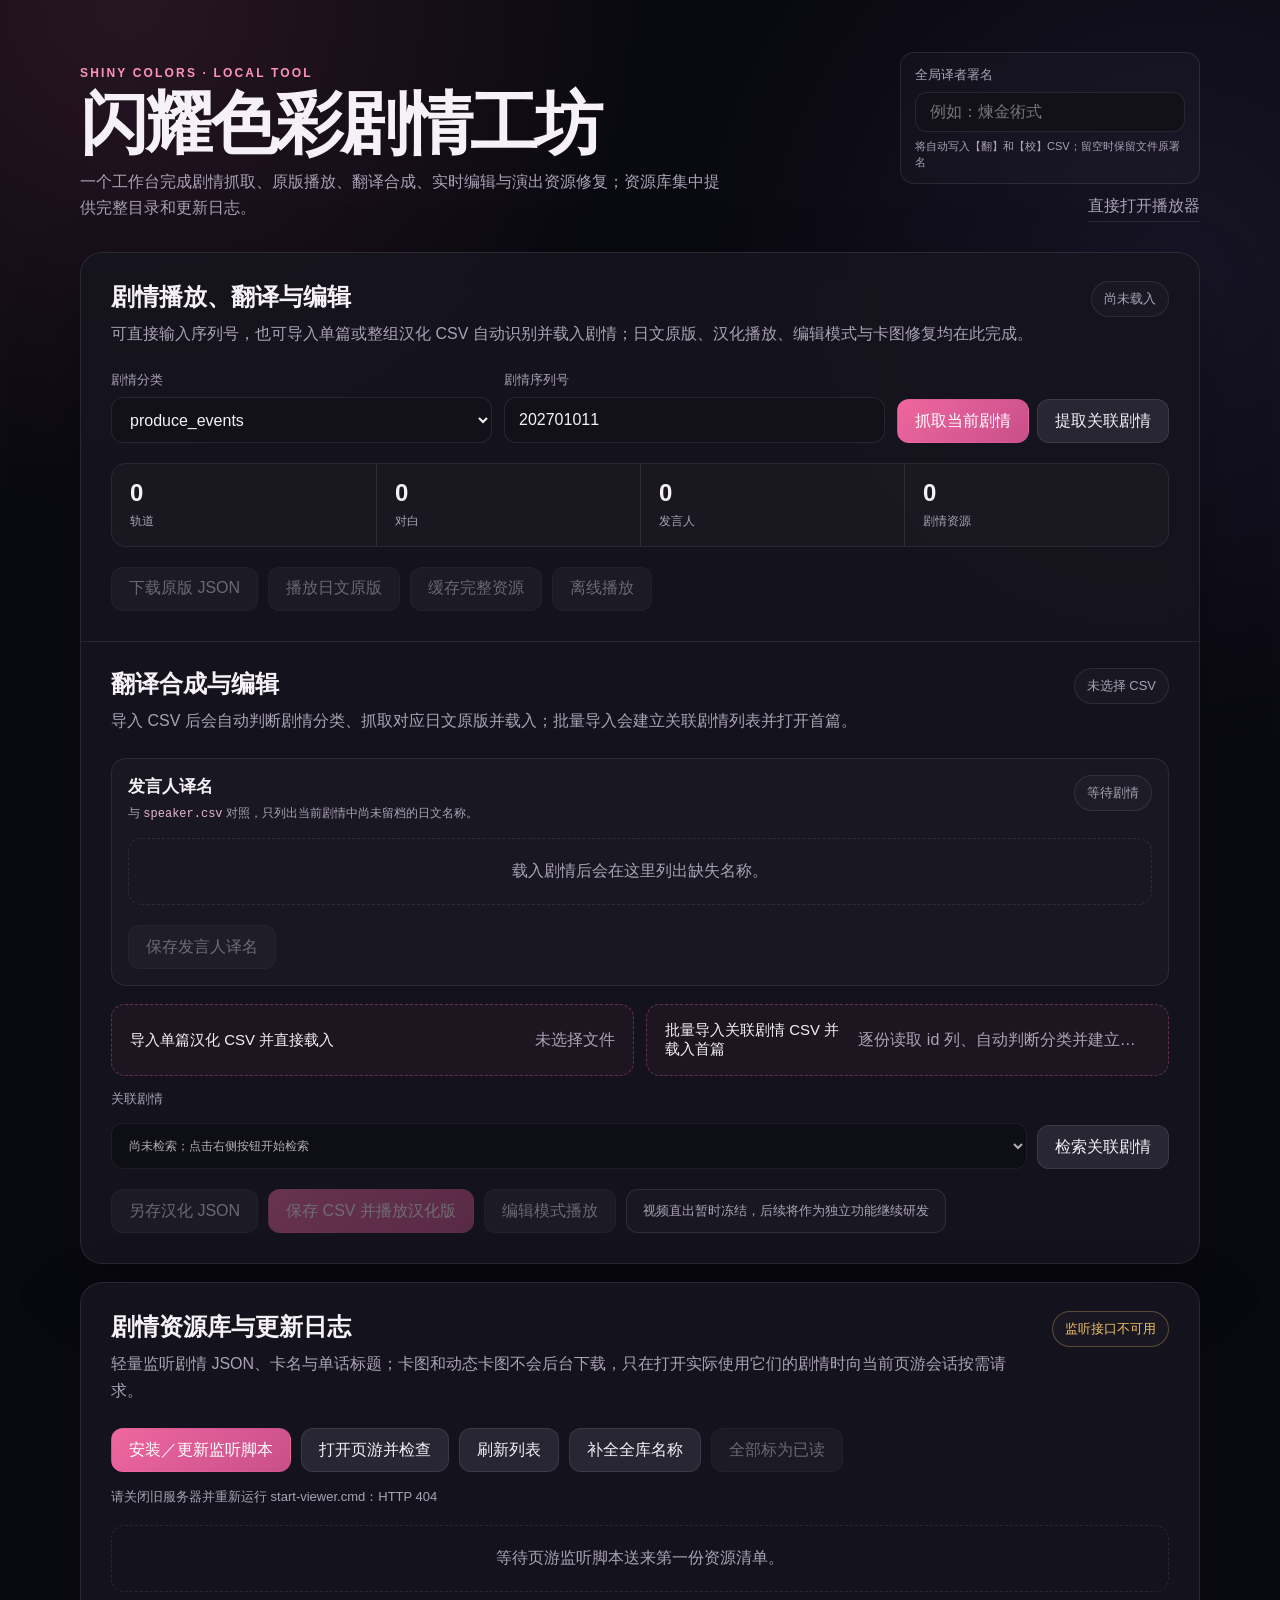
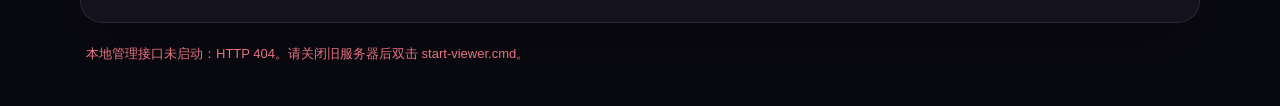
==== app.html @ be144b8f "Update CSV compatibility, metadata, and log portraits" ====
<!doctype html>
<html lang="zh-CN">
<head>
    <meta charset="utf-8">
    <meta name="viewport" content="width=device-width, initial-scale=1">
    <title>Shiny Scenario Workshop</title>
    <link rel="stylesheet" href="./app.css">
    <link rel="stylesheet" href="./app-related.css">
</head>
<body>
    <main class="shell">
        <header class="hero">
            <div>
                <p class="eyebrow">SHINY COLORS · LOCAL TOOL</p>
                <h1>闪耀色彩剧情工坊</h1>
                <p class="lede">一个工作台完成剧情抓取、原版播放、翻译合成、实时编辑与演出资源修复；资源库集中提供完整目录和更新日志。</p>
            </div>
            <div class="hero-tools">
                <label class="translator-setting" for="translator-name">
                    <span>全局译者署名</span>
                    <input id="translator-name" type="text" maxlength="80" autocomplete="off" placeholder="例如：煉金術式">
                    <small id="translator-note">将自动写入【翻】和【校】CSV</small>
                </label>
                <a class="quiet-link" href="./">直接打开播放器</a>
            </div>
        </header>

        <section class="panel fetch-panel" aria-labelledby="fetch-title">
            <div class="panel-body">
                <div class="section-heading">
                    <div>
                        <h2 id="fetch-title">剧情播放、翻译与编辑</h2>
                        <p>可直接输入序列号，也可导入单篇或整组汉化 CSV 自动识别并载入剧情；日文原版、汉化播放、编辑模式与卡图修复均在此完成。</p>
                    </div>
                    <span id="source-badge" class="badge">尚未载入</span>
                </div>

                <div class="fetch-grid">
                    <label>
                        <span>剧情分类</span>
                        <select id="event-type">
                            <option value="produce_events">produce_events</option>
                            <option value="special_communications">special_communications</option>
                            <option value="game_event_communications">game_event_communications</option>
                            <option value="mypage_communications">mypage_communications</option>
                            <option value="produce_communications">produce_communications</option>
                            <option value="produce_communication_auditions">produce_communication_auditions</option>
                            <option value="produce_communication_cheers">produce_communication_cheers</option>
                            <option value="produce_communication_judges">produce_communication_judges</option>
                            <option value="produce_communication_promise_results">produce_communication_promise_results</option>
                            <option value="produce_communication_televisions">produce_communication_televisions</option>
                            <option value="produce_communications_promises">produce_communications_promises</option>
                            <option value="business_unit_communication">business_unit_communication</option>
                            <option value="support_skills">support_skills</option>
                        </select>
                    </label>
                    <label>
                        <span>剧情序列号</span>
                        <input id="event-id" inputmode="numeric" value="202701011" autocomplete="off" spellcheck="false">
                    </label>
                    <div class="fetch-buttons">
                        <button id="fetch-scenario" class="primary">抓取当前剧情</button>
                        <button id="fetch-related">提取关联剧情</button>
                    </div>
                </div>
                <div id="scenario-summary" class="summary-grid" hidden>
                    <div><strong id="track-count">0</strong><span>轨道</span></div>
                    <div><strong id="dialogue-count">0</strong><span>对白</span></div>
                    <div><strong id="speaker-count">0</strong><span>发言人</span></div>
                    <div><strong id="story-resource-count">0</strong><span>剧情资源</span></div>
                </div>

                <div class="action-row">
                    <button id="download-japanese" disabled>下载原版 JSON</button>
                    <button id="play-japanese" disabled>播放日文原版</button>
                    <button id="cache-resources" disabled>缓存完整资源</button>
                    <button id="play-local" disabled>离线播放</button>
                </div>
                <div id="cache-progress" class="progress-block" hidden>
                    <div class="progress-track"><span id="cache-progress-bar"></span></div>
                    <p id="cache-progress-text">等待开始</p>
                </div>
                <div id="support-still-panel" class="support-still-panel" hidden>
                    <div class="support-still-heading">
                        <div>
                            <strong>Support 卡静态演出图</strong>
                            <p>自动优先检查本地文件，再尝试从资源站补取；远端尚未更新时可用页游截图代替。</p>
                        </div>
                        <span id="support-still-badge" class="badge">等待检查</span>
                    </div>
                    <div id="support-still-list" class="support-still-list"></div>
                    <p class="support-still-note">本地截图会居中缩放为 1136×640 JPEG，并按演出引用的卡图 ID 留档。Produce 卡动态卡图不会被替换。</p>
                </div>
                <div id="card-movie-panel" class="support-still-panel" hidden>
                    <div class="support-still-heading">
                        <div>
                            <strong>Produce 卡动态演出视频</strong>
                            <p>在线播放失败时，可将同一卡图 ID 的 MP4 绑定到本地；其余剧情资源仍可继续在线读取。</p>
                        </div>
                        <span id="card-movie-badge" class="badge">等待检查</span>
                    </div>
                    <div id="card-movie-list" class="support-still-list"></div>
                    <p class="support-still-note">目标文件为 <code>assets/movies/idols/card/&lt;卡图ID&gt;.mp4</code>，单个文件上限 120 MB。若轨道另有同 ID 音效，仍会按剧情中的 SE 路径单独读取。</p>
                </div>
                <div id="related-results" class="related-results" hidden>
                    <div class="related-heading">
                        <strong>关联剧情提取结果</strong>
                        <span id="related-badge" class="badge">尚未检索</span>
                    </div>
                    <div id="related-list" class="related-list"></div>
                </div>
                <div class="workbench-divider"></div>
                <div class="section-heading subsection-main-heading">
                    <div>
                        <h3 id="translation-title">翻译合成与编辑</h3>
                        <p>导入 CSV 后会自动判断剧情分类、抓取对应日文原版并载入；批量导入会建立关联剧情列表并打开首篇。</p>
                    </div>
                    <span id="translation-badge" class="badge">未选择 CSV</span>
                </div>

                <section class="workflow-subsection" aria-labelledby="speaker-title">
                    <div class="subsection-heading">
                        <div>
                            <h3 id="speaker-title">发言人译名</h3>
                            <p>与 <code>speaker.csv</code> 对照，只列出当前剧情中尚未留档的日文名称。</p>
                        </div>
                        <span id="speaker-badge" class="badge">等待剧情</span>
                    </div>
                    <div id="speaker-empty" class="empty-state">载入剧情后会在这里列出缺失名称。</div>
                    <div id="speaker-editor" class="speaker-editor" hidden></div>
                    <div class="action-row">
                        <button id="save-speakers" disabled>保存发言人译名</button>
                        <span id="speaker-archive-path" class="path-note"></span>
                    </div>
                </section>

                <div class="translation-import-grid">
                    <label class="file-drop" for="translation-csv">
                        <input id="translation-csv" type="file" accept=".csv,text/csv">
                        <span class="file-title">导入单篇汉化 CSV 并直接载入</span>
                        <span id="file-name" class="file-name">未选择文件</span>
                    </label>
                    <label class="file-drop" for="translation-batch">
                        <input id="translation-batch" type="file" accept=".csv,text/csv" multiple>
                        <span class="file-title">批量导入关联剧情 CSV 并载入首篇</span>
                        <span class="file-name">逐份读取 id 列、自动判断分类并建立可切换的关联列表</span>
                    </label>
                </div>

                <div id="translation-batch-report" class="report" hidden></div>
                <div id="translation-report" class="report" hidden></div>
                <div class="translation-related-switch">
                    <label for="translation-related-select">
                        <span>关联剧情</span>
                        <select id="translation-related-select" disabled>
                            <option value="">尚未检索关联剧情</option>
                        </select>
                    </label>
                    <button id="translation-related" type="button">切换关联剧情</button>
                </div>
                <div class="action-row">
                    <button id="build-translation" disabled>另存汉化 JSON</button>
                    <button id="play-chinese" class="primary" disabled>保存 CSV 并播放汉化版</button>
                    <button id="play-edit" disabled>编辑模式播放</button>
                    <button id="export-video" class="primary" disabled hidden>OBS 直出 1080p60</button>
                    <button id="export-video-browser" disabled hidden>兼容直出（浏览器）</button>
                    <span class="video-export-frozen-note">视频直出暂时冻结，后续将作为独立功能继续研发</span>
                </div>
                <div class="obs-export-settings" hidden>
                    <div class="obs-export-heading">
                        <div>
                            <strong>OBS 本地直出</strong>
                            <p>密码只用于本次运行中的本机连接，不会写入工程或导出包。</p>
                        </div>
                        <span id="obs-export-status" class="badge">尚未检测</span>
                    </div>
                    <div class="obs-export-grid">
                        <label>
                            <span>WebSocket 端口</span>
                            <input id="obs-port" type="number" min="1" max="65535" value="4455" inputmode="numeric">
                        </label>
                        <label>
                            <span>WebSocket 密码</span>
                            <input id="obs-password" type="password" autocomplete="off" placeholder="工具 → WebSocket 服务器设置">
                        </label>
                        <button id="obs-test" type="button">检测 OBS</button>
                    </div>
                    <p id="obs-export-note" class="obs-export-note">请先在 OBS 中禁用“桌面音频”和全部“麦克风/Aux”；OBS 只录画面，剧情混音由播放器独立采集后合并，不受桌面声音和蓝牙设备影响。</p>
                </div>
                <div id="video-export-report" class="progress-block video-export-report" hidden>
                    <div class="progress-track"><span id="video-export-progress-bar"></span></div>
                    <p id="video-export-progress-text">等待开始</p>
                    <div class="video-export-actions">
                        <button id="video-export-unlock" hidden>允许声音并开始</button>
                        <button id="video-export-cancel" hidden>取消直出</button>
                        <a id="video-export-download" class="button-link" hidden>打开／保存 MP4</a>
                    </div>
                </div>
            </div>
        </section>

        <!-- LOCAL_MONITOR_BEGIN -->
        <section id="game-update-monitor" class="panel" aria-labelledby="game-update-title">
            <div class="panel-body">
                <div class="section-heading">
                    <div>
                        <h2 id="game-update-title">剧情资源库与更新日志</h2>
                        <p>轻量监听剧情 JSON、卡名与单话标题；卡图和动态卡图不会后台下载，只在打开实际使用它们的剧情时向当前页游会话按需请求。</p>
                    </div>
                    <span id="game-update-badge" class="badge">尚未建立基线</span>
                </div>
                <div class="monitor-actions">
                    <a class="button-link primary" href="./scripts/ShinyScenarioUpdateMonitor.user.js">安装／更新监听脚本</a>
                    <a class="button-link" href="https://shinycolors.enza.fun/" target="_blank" rel="noreferrer">打开页游并检查</a>
                    <button id="game-update-refresh">刷新列表</button>
                    <button id="game-update-rebuild-labels">补全全库名称</button>
                    <button id="game-update-acknowledge" disabled>全部标为已读</button>
                </div>
                <p id="game-update-note" class="monitor-note">安装脚本后打开一次页游，首次扫描只建立基线，不会把已有剧情全部报成更新。</p>
                <div id="game-update-list" class="monitor-list">
                    <div class="empty-state">等待页游监听脚本送来第一份资源清单。</div>
                </div>
            </div>
        </section>
        <!-- LOCAL_MONITOR_END -->

        <footer>
            <span id="global-status" role="status" aria-live="polite">本地应用已就绪。</span>
        </footer>
    </main>

    <iframe id="video-export-frame" class="video-export-frame" title="后台视频渲染器" allow="autoplay" aria-hidden="true"></iframe>

    <script src="./scripts/Constants.js"></script>
    <script src="./scripts/SupportStillFallback.js"></script>
    <script src="./scripts/CsvTranslation.js"></script>
    <script src="./scripts/ScenarioStoryMetadata.js"></script>
    <script src="./scripts/RelatedScenarioSearch.js"></script>
    <script src="./app.js"></script>
    <script src="./scripts/AppRelatedScenario.js"></script>
    <!-- LOCAL_MONITOR_BEGIN -->
    <script src="./scripts/GameUpdateMonitorCore.js"></script>
    <script src="./scripts/GameUpdateMonitorApp.js"></script>
    <!-- LOCAL_MONITOR_END -->
</body>
</html>
---- app.css ----
@font-face {
  font-family: "AlimamaShuHeiTi";
  src: url("./fonts/AlimamaShuHeiTi.ttf") format("truetype");
}

:root {
  color-scheme: dark;
  --bg: #090910;
  --surface: rgba(22, 21, 31, .92);
  --surface-2: #1d1b28;
  --line: rgba(255, 255, 255, .09);
  --text: #f5f1f7;
  --muted: #aaa2b5;
  --pink: #ef679f;
  --pink-2: #ff92bd;
  --gold: #dbb872;
  --good: #78d6a1;
  --warn: #f0bf67;
  --bad: #ff7f8f;
}

* { box-sizing: border-box; }

body {
  margin: 0;
  min-height: 100vh;
  background:
    radial-gradient(circle at 10% 0%, rgba(239,103,159,.13), transparent 32rem),
    radial-gradient(circle at 92% 16%, rgba(138,108,211,.11), transparent 30rem),
    var(--bg);
  color: var(--text);
  font-family: "AlimamaShuHeiTi", "Microsoft YaHei UI", sans-serif;
}

button, input, select { font: inherit; }

.shell {
  width: min(1120px, calc(100% - 40px));
  margin: 0 auto;
  padding: 52px 0 44px;
}

.hero {
  display: flex;
  align-items: flex-end;
  justify-content: space-between;
  gap: 32px;
  margin-bottom: 30px;
}

.hero-tools {
  flex: 0 0 min(300px, 35vw);
  display: grid;
  justify-items: stretch;
  gap: 12px;
}
.translator-setting {
  display: block;
  padding: 13px 14px 12px;
  border: 1px solid var(--line);
  border-radius: 14px;
  background: rgba(255,255,255,.025);
}
.translator-setting input { min-height: 40px; }
.translator-setting small {
  display: block;
  margin-top: 7px;
  color: var(--muted);
  font-size: 11px;
  line-height: 1.45;
}
.hero-tools .quiet-link { justify-self: end; }

.eyebrow {
  margin: 0 0 10px;
  color: var(--pink-2);
  font: 700 12px/1.2 "Segoe UI", sans-serif;
  letter-spacing: .18em;
}

h1, h2, p { margin-top: 0; }
h1 { margin-bottom: 12px; font-size: clamp(38px, 6vw, 68px); line-height: .98; letter-spacing: -.045em; }
h2 { margin-bottom: 8px; font-size: 24px; }
.lede, .section-heading p { margin-bottom: 0; color: var(--muted); line-height: 1.65; }
.lede { max-width: 650px; font-size: 16px; }

.quiet-link {
  flex: 0 0 auto;
  color: var(--muted);
  text-decoration: none;
  border-bottom: 1px solid var(--line);
  padding-bottom: 4px;
}
.quiet-link:hover { color: var(--text); }

.panel {
  position: relative;
  display: grid;
  grid-template-columns: 1fr;
  margin-top: 18px;
  overflow: hidden;
  border: 1px solid var(--line);
  border-radius: 22px;
  background: var(--surface);
  box-shadow: 0 24px 70px rgba(0,0,0,.22);
  backdrop-filter: blur(18px);
}

.step-number {
  display: none;
  place-items: start center;
  padding-top: 30px;
  border-right: 1px solid var(--line);
  color: var(--pink-2);
  font: 700 13px/1 "Segoe UI", sans-serif;
  letter-spacing: .1em;
}

.panel-body { padding: 28px 30px 30px; min-width: 0; }
.section-heading { display: flex; justify-content: space-between; gap: 24px; align-items: flex-start; margin-bottom: 24px; }
.subsection-main-heading { margin-top: 0; }
.subsection-main-heading h3 { margin: 0 0 8px; font-size: 24px; }
.subsection-main-heading p { margin-bottom: 0; color: var(--muted); line-height: 1.65; }
.workbench-divider {
  height: 1px;
  margin: 30px -30px 26px;
  background: var(--line);
}

.badge {
  flex: 0 0 auto;
  border: 1px solid var(--line);
  border-radius: 999px;
  padding: 8px 12px;
  color: var(--muted);
  background: rgba(255,255,255,.025);
  font-size: 13px;
}
.badge.good { color: var(--good); border-color: rgba(120,214,161,.3); }
.badge.warn { color: var(--warn); border-color: rgba(240,191,103,.3); }

.fetch-grid {
  display: grid;
  grid-template-columns: minmax(230px, 1fr) minmax(220px, 1fr) auto;
  gap: 12px;
  align-items: end;
}

label > span:first-child { display: block; margin-bottom: 8px; color: var(--muted); font-size: 13px; }
input, select {
  width: 100%;
  min-height: 46px;
  border: 1px solid var(--line);
  border-radius: 12px;
  background: #12111a;
  color: var(--text);
  padding: 0 14px;
  outline: none;
}
input:focus, select:focus { border-color: rgba(239,103,159,.6); box-shadow: 0 0 0 3px rgba(239,103,159,.11); }

button {
  min-height: 44px;
  border: 1px solid var(--line);
  border-radius: 12px;
  background: #292634;
  color: var(--text);
  padding: 0 17px;
  cursor: pointer;
  transition: transform .15s ease, background .15s ease, border-color .15s ease;
}
button:hover:not(:disabled) { transform: translateY(-1px); background: #343040; border-color: rgba(255,255,255,.16); }
button:disabled { opacity: .38; cursor: not-allowed; }
button.primary { border-color: transparent; background: linear-gradient(135deg, var(--pink), #c84f8a); color: white; }
button.primary:hover:not(:disabled) { background: linear-gradient(135deg, #ff78af, #dc5b99); }

.summary-grid {
  display: grid;
  grid-template-columns: repeat(4, 1fr);
  margin-top: 20px;
  border: 1px solid var(--line);
  border-radius: 14px;
  overflow: hidden;
}
.summary-grid div { padding: 16px 18px; background: rgba(255,255,255,.018); }
.summary-grid div + div { border-left: 1px solid var(--line); }
.summary-grid strong { display: block; font: 700 24px/1.1 "Segoe UI", sans-serif; }
.summary-grid span { display: block; margin-top: 6px; color: var(--muted); font-size: 12px; }

.action-row { display: flex; align-items: center; flex-wrap: wrap; gap: 10px; margin-top: 20px; }
.path-note { color: var(--muted); font: 12px/1.5 Consolas, monospace; overflow-wrap: anywhere; }

.progress-block { margin-top: 18px; }
.progress-track { height: 6px; overflow: hidden; border-radius: 99px; background: #100f16; }
.progress-track span { display: block; width: 0; height: 100%; background: linear-gradient(90deg, var(--pink), var(--gold)); transition: width .2s ease; }
.progress-block p { margin: 9px 0 0; color: var(--muted); font-size: 13px; }
.video-export-report {
  border: 1px solid rgba(239,103,159,.2);
  border-radius: 13px;
  padding: 15px 16px;
  background: rgba(239,103,159,.035);
}
.video-export-report .progress-track span.indeterminate {
  width: 32% !important;
  animation: video-export-indeterminate 1.35s ease-in-out infinite alternate;
}
.video-export-actions { display: flex; flex-wrap: wrap; gap: 9px; margin-top: 12px; }
.obs-export-settings {
  margin-top: 16px;
  border: 1px solid rgba(120,214,161,.2);
  border-radius: 14px;
  padding: 15px 16px;
  background: rgba(120,214,161,.035);
}
.obs-export-heading { display: flex; align-items: flex-start; justify-content: space-between; gap: 18px; }
.obs-export-heading strong { font-size: 15px; }
.obs-export-heading p, .obs-export-note { margin: 5px 0 0; color: var(--muted); font-size: 12px; line-height: 1.6; }
.obs-export-grid {
  display: grid;
  grid-template-columns: minmax(130px,.35fr) minmax(260px,1fr) auto;
  gap: 10px;
  align-items: end;
  margin-top: 14px;
}
.video-export-frame {
  position: fixed;
  z-index: 0;
  left: 0;
  top: 0;
  width: 1920px;
  height: 1080px;
  border: 0;
  opacity: .001;
  pointer-events: none;
  transform: scale(.001);
  transform-origin: 0 0;
}
@keyframes video-export-indeterminate {
  from { transform: translateX(-10%); }
  to { transform: translateX(220%); }
}

.support-still-panel {
  margin-top: 18px;
  border: 1px solid rgba(240,191,103,.22);
  border-radius: 14px;
  padding: 16px;
  background: rgba(240,191,103,.035);
}
.support-still-heading { display: flex; align-items: flex-start; justify-content: space-between; gap: 18px; }
.support-still-heading strong { font-size: 15px; }
.support-still-heading p, .support-still-note { margin: 6px 0 0; color: var(--muted); font-size: 12px; line-height: 1.6; }
.support-still-list { display: grid; gap: 10px; margin-top: 14px; }
.support-still-row {
  display: grid;
  grid-template-columns: 148px minmax(0, 1fr) auto;
  align-items: center;
  gap: 14px;
  min-height: 72px;
  border-radius: 12px;
  padding: 10px 12px;
  background: rgba(255,255,255,.026);
}
.support-still-preview {
  width: 136px;
  height: 77px;
  object-fit: cover;
  border-radius: 8px;
  background: #08080d;
  border: 1px solid var(--line);
}
.support-still-preview.empty { display: grid; place-items: center; color: var(--muted); font-size: 11px; }
.support-still-preview.movie { display: grid; place-items: center; color: var(--pink-2); font: 700 13px/1 "Segoe UI", sans-serif; letter-spacing: .08em; }
.support-still-source { display: inline-block; margin-top: 7px; color: var(--pink-2); font-size: 12px; text-decoration: none; }
.support-still-source:hover { text-decoration: underline; }
.support-still-info { min-width: 0; }
.support-still-id { display: block; font: 700 15px/1.3 Consolas, monospace; color: var(--text); }
.support-still-path { display: block; margin-top: 5px; color: var(--muted); font: 11px/1.45 Consolas, monospace; overflow-wrap: anywhere; }
.support-still-status { display: block; margin-top: 5px; color: var(--warn); font-size: 12px; }
.support-still-status.good { color: var(--good); }
.support-still-status.bad { color: var(--bad); }
.support-still-upload { position: relative; overflow: hidden; flex: 0 0 auto; }
.support-still-upload input { position: absolute; width: 1px; height: 1px; opacity: 0; pointer-events: none; }
.support-still-upload span {
  display: inline-grid;
  place-items: center;
  min-height: 40px;
  border: 1px solid var(--line);
  border-radius: 10px;
  padding: 0 14px;
  background: #292634;
  color: var(--text);
  cursor: pointer;
}
.support-still-upload:hover span { background: #343040; }

.empty-state {
  padding: 22px;
  border: 1px dashed var(--line);
  border-radius: 14px;
  color: var(--muted);
  text-align: center;
}

.speaker-editor { display: grid; gap: 10px; }
.speaker-row { display: grid; grid-template-columns: minmax(180px, .75fr) 28px minmax(220px, 1.25fr); gap: 12px; align-items: center; }
.speaker-jp { padding: 0 12px; color: var(--text); }
.arrow { color: var(--pink-2); text-align: center; }
.workflow-subsection {
  margin-bottom: 18px;
  border: 1px solid rgba(255,255,255,.085);
  border-radius: 15px;
  padding: 16px;
  background: rgba(255,255,255,.022);
}
.subsection-heading { display: flex; align-items: flex-start; justify-content: space-between; gap: 18px; margin-bottom: 14px; }
.subsection-heading h3 { margin: 0 0 6px; font-size: 17px; }
.subsection-heading p { margin: 0; color: var(--muted); font-size: 12px; line-height: 1.6; }

.file-drop {
  display: flex;
  align-items: center;
  justify-content: space-between;
  gap: 18px;
  min-height: 72px;
  border: 1px dashed rgba(239,103,159,.35);
  border-radius: 14px;
  padding: 16px 18px;
  background: rgba(239,103,159,.04);
  cursor: pointer;
}
.translation-import-grid { display: grid; grid-template-columns: 1fr 1fr; gap: 12px; }
.translation-related-switch {
  display: grid;
  grid-template-columns: minmax(260px, 1fr) auto;
  gap: 10px;
  align-items: end;
  margin-top: 14px;
}
.translation-related-switch label { display: grid; gap: 7px; color: var(--muted); font-size: 12px; }
.translation-related-switch select {
  min-height: 46px;
  border: 1px solid var(--line);
  border-radius: 11px;
  padding: 0 13px;
  color: var(--text);
  background: rgba(8,7,14,.58);
}
.file-drop input { position: absolute; width: 1px; height: 1px; opacity: 0; pointer-events: none; }
.file-title { color: var(--text) !important; margin: 0 !important; font-size: 15px !important; }
.file-name { color: var(--muted); overflow: hidden; text-overflow: ellipsis; white-space: nowrap; }
.scenario-id-import { min-height: 62px; margin-top: 12px; }
.scenario-id-import .file-name { text-align: right; }

.report { margin-top: 16px; border-radius: 12px; padding: 14px 16px; background: var(--surface-2); color: var(--muted); line-height: 1.65; }
.report strong { color: var(--text); }
.report .bad { color: var(--bad); }
.video-export-frozen-note {
  display: inline-flex;
  align-items: center;
  min-height: 44px;
  border: 1px solid rgba(255,255,255,.1);
  border-radius: 12px;
  padding: 0 16px;
  color: var(--muted);
  background: rgba(255,255,255,.025);
  font-size: 13px;
}

/* LOCAL_MONITOR_BEGIN */
.monitor-actions { display: flex; flex-wrap: wrap; gap: 10px; }
.button-link {
  display: inline-grid;
  place-items: center;
  min-height: 44px;
  border: 1px solid var(--line);
  border-radius: 12px;
  background: #292634;
  color: var(--text);
  padding: 0 17px;
  text-decoration: none;
  transition: transform .15s ease, background .15s ease, border-color .15s ease;
}
.button-link:hover { transform: translateY(-1px); background: #343040; border-color: rgba(255,255,255,.16); }
.button-link.primary { border-color: transparent; background: linear-gradient(135deg, var(--pink), #c84f8a); color: white; }
.monitor-note { margin: 14px 0 0; color: var(--muted); font-size: 13px; line-height: 1.65; }
.monitor-list { display: grid; gap: 9px; margin-top: 18px; }
.monitor-tree-node {
  overflow: hidden;
  border: 1px solid var(--line);
  border-radius: 13px;
  background: rgba(255,255,255,.018);
}
.monitor-tree-node.unread { border-color: rgba(239,103,159,.34); background: rgba(239,103,159,.04); }
.monitor-tree-summary {
  display: grid;
  grid-template-columns: minmax(0, 1fr) auto auto;
  gap: 13px;
  align-items: center;
  min-height: 70px;
  padding: 12px 13px;
  cursor: pointer;
  list-style: none;
}
.monitor-tree-summary::-webkit-details-marker { display: none; }
.monitor-tree-summary::after {
  content: '展开';
  margin-left: 5px;
  color: var(--muted);
  font-size: 11px;
}
.monitor-tree-node[open] > .monitor-tree-summary::after { content: '收起'; }
.monitor-tree-node.unread > .monitor-tree-summary .monitor-dot { background: var(--pink-2); box-shadow: 0 0 0 4px rgba(239,103,159,.12); }
.monitor-tree-node[data-depth="0"] { border-radius: 16px; background: rgba(255,255,255,.025); }
.monitor-tree-node[data-depth="0"] > .monitor-tree-summary { min-height: 78px; padding: 15px 16px; }
.monitor-tree-node[data-depth="0"] > .monitor-tree-summary .monitor-copy strong { font-size: 17px; }
.monitor-tree-node[data-depth="1"] > .monitor-tree-summary { min-height: 66px; }
.monitor-tree-node[data-depth="2"] > .monitor-tree-summary,
.monitor-tree-node[data-depth="3"] > .monitor-tree-summary { min-height: 60px; }
.monitor-tree-node[data-depth="3"] { background: rgba(6,5,12,.2); }
.monitor-group-count {
  min-width: 88px;
  border: 1px solid var(--line);
  border-radius: 999px;
  padding: 6px 10px;
  color: var(--muted);
  font-size: 11px;
  text-align: center;
}
.monitor-tree-meta {
  display: flex;
  align-items: center;
  justify-content: flex-end;
  gap: 8px;
}
.monitor-tree-node.unread > .monitor-tree-summary .monitor-group-count { border-color: rgba(239,103,159,.3); color: var(--pink-2); }
.monitor-group-code { color: #e7b7cc; }
.monitor-tree-children {
  display: grid;
  gap: 8px;
  border-top: 1px solid var(--line);
  border-left: 2px solid rgba(239,103,159,.13);
  padding: 9px 9px 9px 16px;
}
.monitor-group-actions {
  display: flex;
  align-items: center;
  justify-content: space-between;
  gap: 12px;
  padding: 10px 12px;
  border: 1px dashed rgba(239,103,159,.28);
  border-radius: 10px;
  color: var(--muted);
  font-size: 11px;
  line-height: 1.5;
}
.monitor-group-export { flex: 0 0 auto; min-height: 38px; }
.monitor-tree-root > .monitor-tree-children { padding-left: 13px; }
.monitor-lazy-note { padding: 15px; color: var(--muted); font-size: 12px; text-align: center; }
.monitor-collapse-float {
  position: fixed;
  right: clamp(18px, 3.5vw, 54px);
  bottom: 24px;
  z-index: 90;
  display: inline-flex;
  align-items: center;
  gap: 9px;
  min-height: 46px;
  border-color: rgba(239,103,159,.38);
  border-radius: 999px;
  padding: 5px 17px 5px 7px;
  background: rgba(30,27,39,.92);
  box-shadow: 0 12px 34px rgba(0,0,0,.38), 0 0 0 1px rgba(255,255,255,.035) inset;
  -webkit-backdrop-filter: blur(14px);
  backdrop-filter: blur(14px);
  color: #f5eaf0;
  font-size: 12px;
  font-weight: 700;
}
.monitor-collapse-float[hidden] { display: none; }
.monitor-collapse-float:hover:not(:disabled) {
  border-color: rgba(239,103,159,.68);
  background: rgba(43,36,51,.96);
}
.monitor-collapse-icon {
  display: inline-grid;
  place-items: center;
  width: 34px;
  height: 34px;
  border-radius: 50%;
  background: linear-gradient(135deg, var(--pink), #c84f8a);
  color: white;
  font: 800 17px/1 "Segoe UI", sans-serif;
}
.monitor-row {
  display: grid;
  grid-template-columns: minmax(0, 1fr) auto;
  gap: 13px;
  align-items: center;
  min-height: 70px;
  border: 1px solid var(--line);
  border-radius: 13px;
  padding: 12px 13px;
  background: rgba(255,255,255,.018);
}
.monitor-child { min-height: 62px; border-radius: 10px; background: rgba(6,5,12,.2); }
.monitor-row.unread { border-color: rgba(239,103,159,.34); background: rgba(239,103,159,.055); }
.monitor-dot { width: 7px; height: 7px; border-radius: 50%; background: #514c5d; }
.monitor-row.unread .monitor-dot { background: var(--pink-2); box-shadow: 0 0 0 4px rgba(239,103,159,.12); }
.monitor-copy { min-width: 0; }
.monitor-copy strong { display: block; color: var(--text); font-size: 14px; line-height: 1.55; }
.monitor-copy span { display: block; margin-top: 4px; color: var(--muted); font-size: 11px; line-height: 1.45; }
.monitor-status-list {
  display: flex;
  flex-wrap: wrap;
  gap: 5px;
  margin-top: 8px;
}
.monitor-status-chip {
  display: inline-flex;
  align-items: center;
  gap: 5px;
  margin: 0;
  border: 1px solid var(--line);
  border-radius: 999px;
  padding: 3px 8px;
  background: rgba(255,255,255,.025);
  color: var(--muted);
  font-size: 10px;
  line-height: 1.35;
}
.monitor-status-chip b { color: #d9d2df; font-weight: 700; }
.monitor-status-chip.good { border-color: rgba(105,217,163,.28); color: #79d9ad; background: rgba(72,178,126,.065); }
.monitor-status-chip.missing { border-color: rgba(238,128,103,.3); color: #efa082; background: rgba(224,104,77,.07); }
.monitor-status-chip.pending { border-color: rgba(220,178,95,.25); color: #d9b86f; background: rgba(190,145,51,.055); }
.monitor-use { min-height: 38px; }
.monitor-update-log {
  overflow: hidden;
  border: 1px solid var(--line);
  border-radius: 16px;
  background: linear-gradient(145deg, rgba(239,103,159,.06), rgba(255,255,255,.018));
}
.monitor-update-log.unread { border-color: rgba(239,103,159,.42); }
.monitor-update-log-summary {
  display: grid;
  grid-template-columns: 10px minmax(0,1fr) auto;
  align-items: center;
  gap: 14px;
  min-height: 82px;
  padding: 15px 17px;
  cursor: pointer;
  list-style: none;
}
.monitor-update-log-summary::-webkit-details-marker { display: none; }
.monitor-update-log-dot { width: 8px; height: 8px; border-radius: 50%; background: #514c5d; }
.monitor-update-log.unread .monitor-update-log-dot {
  background: var(--pink-2);
  box-shadow: 0 0 0 5px rgba(239,103,159,.13);
}
.monitor-update-log-days { display: grid; gap: 9px; border-top: 1px solid var(--line); padding: 10px; }
.monitor-tree-update-day { background: rgba(255,255,255,.025); }
.monitor-tree-update-day > .monitor-tree-summary .monitor-copy strong { font-size: 19px; }
.monitor-library { margin-top: 18px; }
.monitor-library-heading {
  display: flex;
  align-items: flex-end;
  justify-content: space-between;
  gap: 18px;
  margin: 0 3px 10px;
  color: var(--muted);
  font-size: 12px;
}
.monitor-library-heading strong { display: block; color: var(--text); font-size: 16px; }
.monitor-library-heading div span { display: block; margin-top: 4px; }
.monitor-library-tree { display: grid; gap: 9px; }
/* LOCAL_MONITOR_END */

code { color: #e7b7cc; font-family: Consolas, monospace; }
footer { padding: 22px 6px 0; color: var(--muted); font-size: 13px; }

@media (max-width: 760px) {
  .shell { width: min(100% - 22px, 1120px); padding-top: 28px; }
  .hero { align-items: flex-start; flex-direction: column; }
  .hero-tools { width: 100%; }
  .hero-tools .quiet-link { justify-self: start; }
  .scenario-id-import { align-items: flex-start; flex-direction: column; gap: 8px; }
  .scenario-id-import .file-name { max-width: 100%; text-align: left; }
  .panel { grid-template-columns: 1fr; }
  .step-number { display: none; }
  .panel-body { padding: 22px 18px; }
  .section-heading { flex-direction: column; gap: 12px; }
  .fetch-grid, .summary-grid, .translation-import-grid { grid-template-columns: 1fr; }
  .translation-related-switch { grid-template-columns: 1fr; }
  .obs-export-grid { grid-template-columns: 1fr; }
  .summary-grid div + div { border-left: 0; border-top: 1px solid var(--line); }
  .speaker-row { grid-template-columns: 1fr; }
  .support-still-row { grid-template-columns: 1fr; }
  /* LOCAL_MONITOR_BEGIN */
  .monitor-tree-summary { grid-template-columns: minmax(0, 1fr); }
  .monitor-tree-meta { grid-column: 1; justify-content: flex-start; flex-wrap: wrap; }
  .monitor-group-count { justify-self: start; }
  .monitor-tree-summary::after { grid-column: 1; }
  .monitor-update-log-summary { grid-template-columns: 10px minmax(0,1fr); }
  .monitor-update-log-summary .monitor-group-count { grid-column: 2; }
  .monitor-tree-children { padding-left: 10px; }
  .monitor-row { grid-template-columns: 9px minmax(0, 1fr); }
  .monitor-use { grid-column: 2; justify-self: start; }
  .monitor-group-actions { align-items: stretch; flex-direction: column; }
  /* LOCAL_MONITOR_END */
  .support-still-preview { width: 100%; height: auto; aspect-ratio: 16 / 9; }
  .arrow { display: none; }
}
---- app-related.css ----
.fetch-buttons {
  display: flex;
  gap: 8px;
}

.fetch-buttons button {
  white-space: nowrap;
}

.related-results {
  margin-top: 18px;
  border: 1px solid var(--line);
  border-radius: 14px;
  padding: 16px;
  background: rgba(255,255,255,.018);
}

.related-heading {
  display: flex;
  align-items: center;
  justify-content: space-between;
  gap: 16px;
}

.related-list {
  display: grid;
  gap: 8px;
  margin-top: 12px;
}

.related-row {
  display: grid;
  grid-template-columns: minmax(120px, .65fr) minmax(220px, 1fr) auto;
  align-items: center;
  gap: 12px;
  padding: 10px 12px;
  border-radius: 10px;
  background: var(--surface-2);
}

.related-id {
  color: var(--text);
  font: 700 14px/1.2 "Segoe UI", sans-serif;
}

.related-meta {
  color: var(--muted);
  font-size: 13px;
  overflow-wrap: anywhere;
}

.related-row button {
  min-height: 34px;
  padding: 0 12px;
  font-size: 13px;
}

@media (max-width: 760px) {
  .fetch-buttons {
    flex-direction: column;
  }

  .related-row {
    grid-template-columns: 1fr;
  }
}
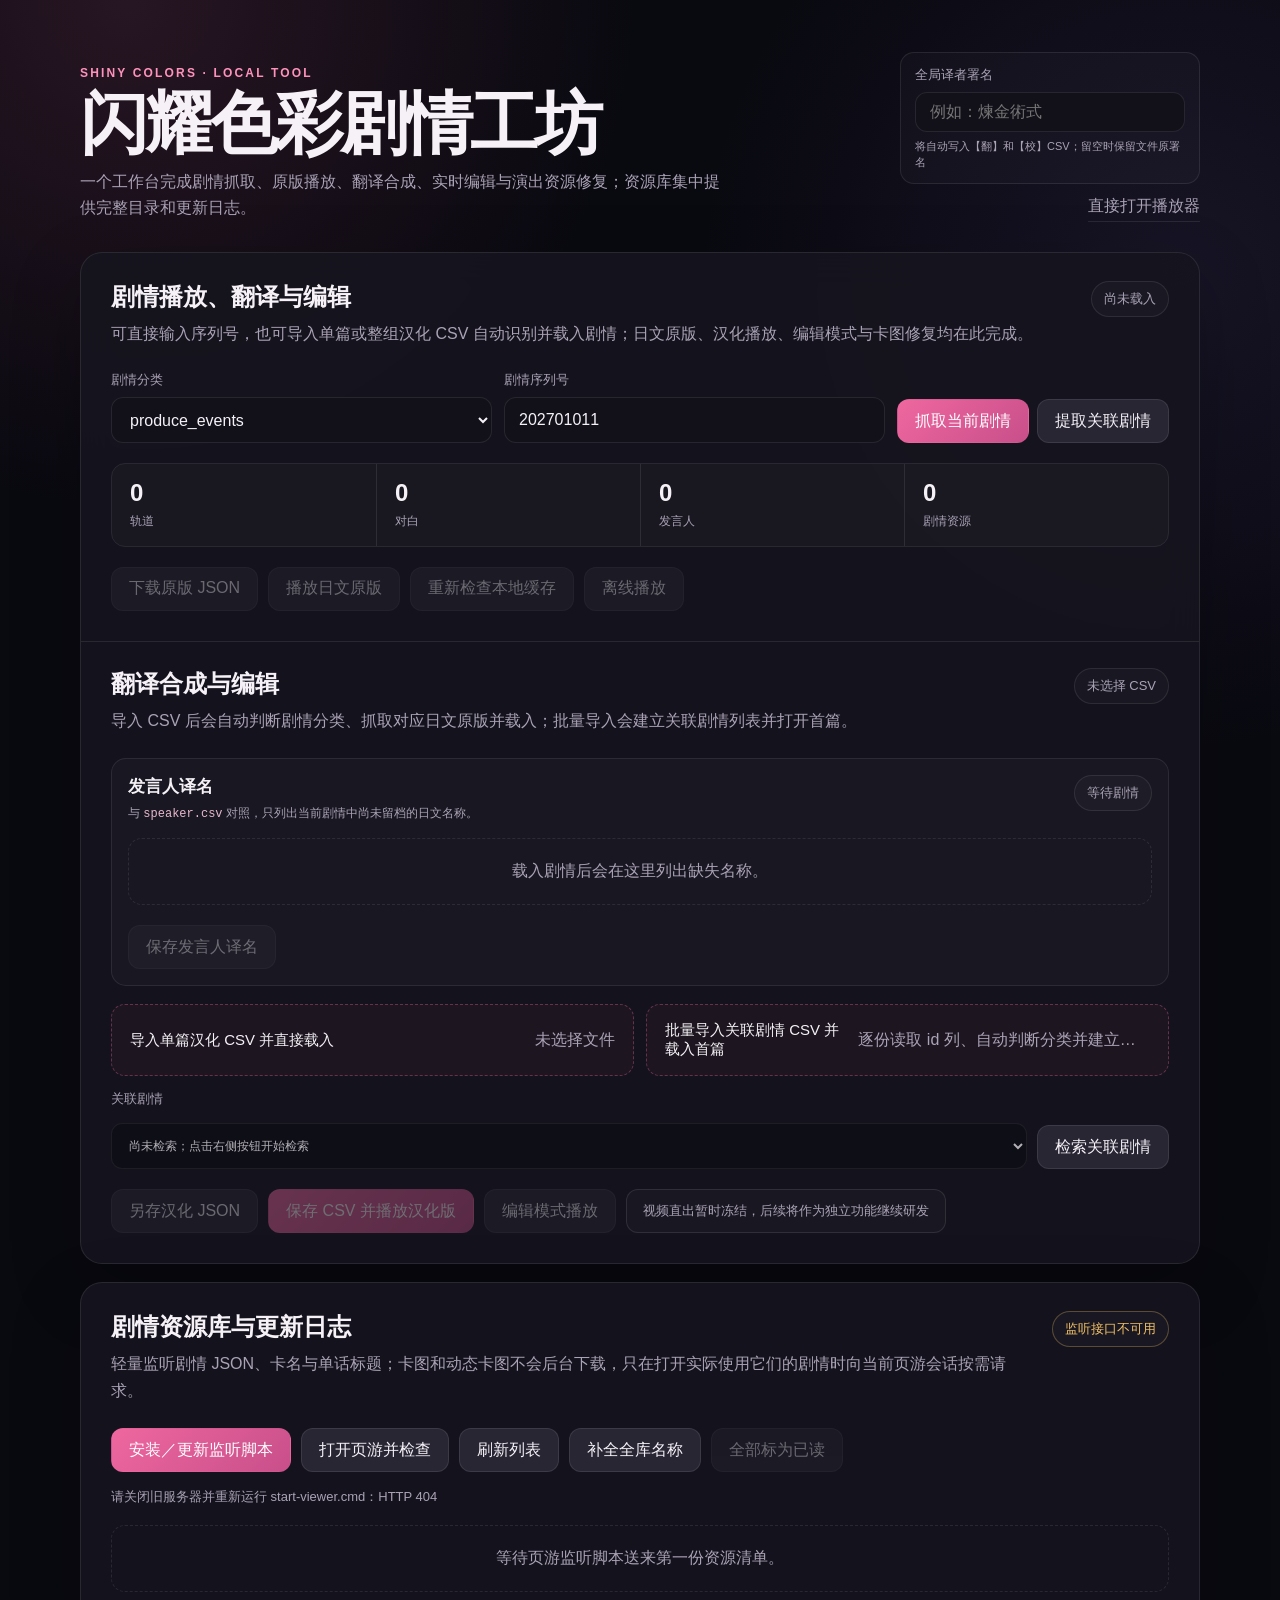
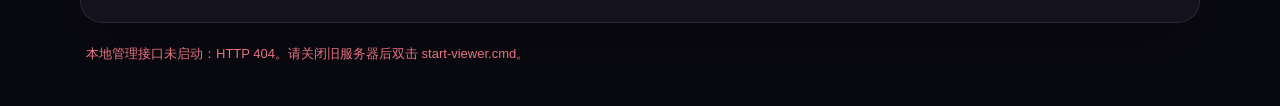
==== commit 0215d2d9: "Publish Shiny Scenario Workshop 20260831-r11" ====
--- a/app.html
+++ b/app.html
@@ -73,12 +73,12 @@
                 <div class="action-row">
                     <button id="download-japanese" disabled>下载原版 JSON</button>
                     <button id="play-japanese" disabled>播放日文原版</button>
-                    <button id="cache-resources" disabled>缓存完整资源</button>
+                    <button id="cache-resources" disabled>重新检查本地缓存</button>
                     <button id="play-local" disabled>离线播放</button>
                 </div>
                 <div id="cache-progress" class="progress-block" hidden>
                     <div class="progress-track"><span id="cache-progress-bar"></span></div>
-                    <p id="cache-progress-text">等待开始</p>
+                    <p id="cache-progress-text">载入剧情后会自动缓存；播放时本地优先、缺失项联网补齐。</p>
                 </div>
                 <div id="support-still-panel" class="support-still-panel" hidden>
                     <div class="support-still-heading">
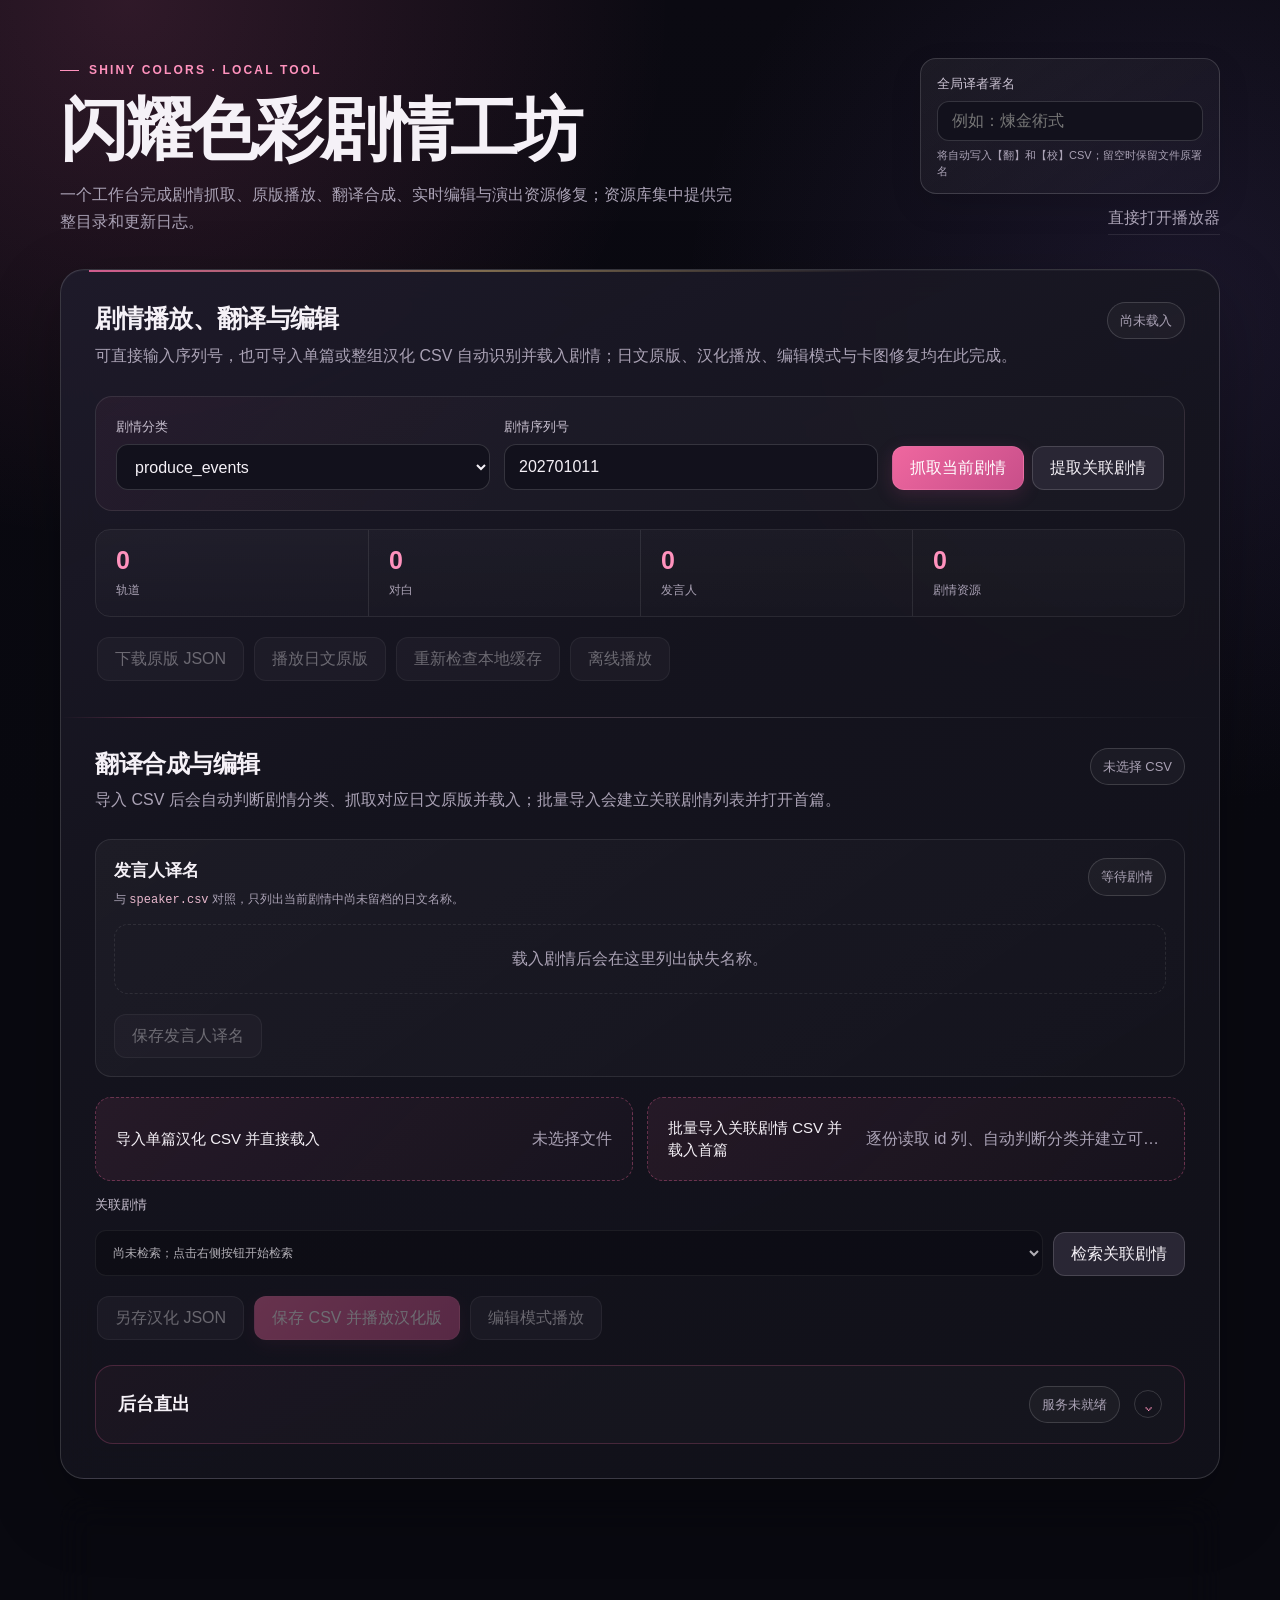
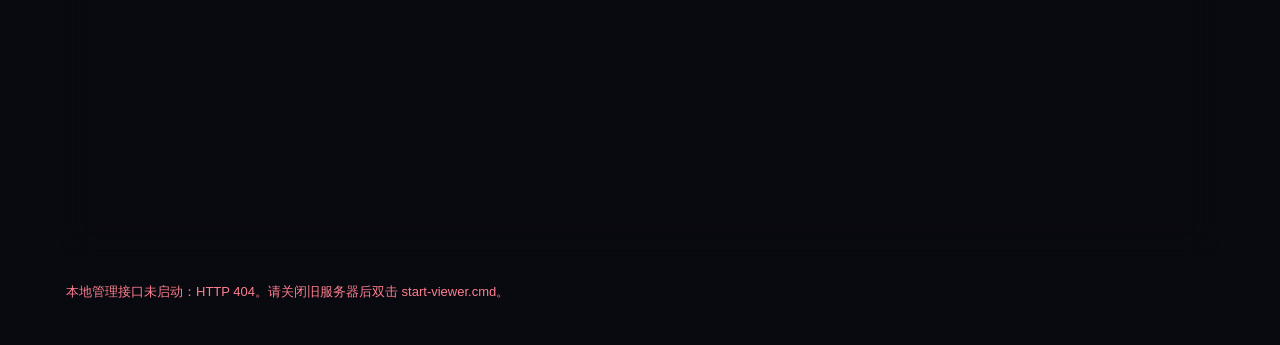
==== commit abe9f007: "Release 20260919-r13 workshop and portable runtime" ====
--- a/app.html
+++ b/app.html
@@ -162,40 +162,54 @@
                     <button id="build-translation" disabled>另存汉化 JSON</button>
                     <button id="play-chinese" class="primary" disabled>保存 CSV 并播放汉化版</button>
                     <button id="play-edit" disabled>编辑模式播放</button>
-                    <button id="export-video" class="primary" disabled hidden>OBS 直出 1080p60</button>
-                    <button id="export-video-browser" disabled hidden>兼容直出（浏览器）</button>
-                    <span class="video-export-frozen-note">视频直出暂时冻结，后续将作为独立功能继续研发</span>
-                </div>
-                <div class="obs-export-settings" hidden>
-                    <div class="obs-export-heading">
-                        <div>
-                            <strong>OBS 本地直出</strong>
-                            <p>密码只用于本次运行中的本机连接，不会写入工程或导出包。</p>
-                        </div>
-                        <span id="obs-export-status" class="badge">尚未检测</span>
-                    </div>
-                    <div class="obs-export-grid">
-                        <label>
-                            <span>WebSocket 端口</span>
-                            <input id="obs-port" type="number" min="1" max="65535" value="4455" inputmode="numeric">
-                        </label>
-                        <label>
-                            <span>WebSocket 密码</span>
-                            <input id="obs-password" type="password" autocomplete="off" placeholder="工具 → WebSocket 服务器设置">
-                        </label>
-                        <button id="obs-test" type="button">检测 OBS</button>
-                    </div>
-                    <p id="obs-export-note" class="obs-export-note">请先在 OBS 中禁用“桌面音频”和全部“麦克风/Aux”；OBS 只录画面，剧情混音由播放器独立采集后合并，不受桌面声音和蓝牙设备影响。</p>
-                </div>
-                <div id="video-export-report" class="progress-block video-export-report" hidden>
-                    <div class="progress-track"><span id="video-export-progress-bar"></span></div>
-                    <p id="video-export-progress-text">等待开始</p>
-                    <div class="video-export-actions">
-                        <button id="video-export-unlock" hidden>允许声音并开始</button>
-                        <button id="video-export-cancel" hidden>取消直出</button>
-                        <a id="video-export-download" class="button-link" hidden>打开／保存 MP4</a>
-                    </div>
-                </div>
+                </div>
+                <details class="offline-export-panel" id="offline-export-panel">
+                    <summary><span>后台直出</span><span id="offline-export-badge" class="badge">正在检测</span></summary>
+                    <div class="offline-export-body">
+                        <p class="offline-export-note">先加入列表，再勾选开始。完整剧情 · 1080p60 · 后台依次导出</p>
+                        <div class="offline-export-controls">
+                            <button id="offline-export-zh" disabled>加入当前汉化</button>
+                            <button id="offline-export-ja" disabled>加入当前日文</button>
+                            <button id="offline-export-import" type="button">批量导入 JSON</button>
+                            <input id="offline-export-files" type="file" accept=".json,application/json" multiple hidden disabled>
+                        </div>
+                        <section class="offline-export-section offline-export-related" aria-labelledby="offline-export-related-title">
+                            <div class="offline-export-section-heading">
+                                <div><h3 id="offline-export-related-title">批量汉化直出</h3><p id="offline-export-related-summary" class="offline-export-note">批量导入关联剧情 CSV 后，会自动拉取各篇日文原版、合成汉化并勾选入待导出列表。</p></div>
+                            </div>
+                            <div id="offline-export-related-list" class="offline-export-related-list" hidden></div>
+                            <p class="offline-export-note offline-export-related-help">发言人未补齐仅提示；必要资源若在直出预检时仍无法取得，会拦截该篇生成。</p>
+                        </section>
+                        <section class="offline-export-section offline-export-memory-settings" aria-labelledby="offline-export-memory-title">
+                            <h3 id="offline-export-memory-title">导出内存设置</h3>
+                            <div class="offline-export-memory-grid">
+                                <label for="offline-export-memory-limit">
+                                    <span>直出进程内存上限</span>
+                                    <span class="offline-export-memory-input"><input id="offline-export-memory-limit" type="number" min="512" max="8192" step="1" inputmode="numeric" disabled><span>MiB</span></span>
+                                    <small id="offline-export-memory-default">正在读取默认值</small>
+                                </label>
+                                <label for="offline-export-memory-reserve">
+                                    <span>系统空闲内存预留</span>
+                                    <span class="offline-export-memory-input"><input id="offline-export-memory-reserve" type="number" min="1024" max="8192" step="1" inputmode="numeric" disabled><span>MiB</span></span>
+                                    <small id="offline-export-reserve-default">正在读取默认值</small>
+                                </label>
+                            </div>
+                            <p class="offline-export-memory-note">调高进程上限可能减少因内存预算触发的人工暂停，但不一定提速，也不能解决系统空闲内存不足。降低空闲内存预留可能减少暂停，却会增加前台卡顿或系统缺内存的风险；CPU 忙碌时的限速仍会生效。这里的设置只作用于之后开始的导出任务。</p>
+                            <button id="offline-export-memory-reset" type="button" disabled>恢复默认</button>
+                        </section>
+                        <section class="offline-export-section offline-export-queue" aria-labelledby="offline-export-queue-title">
+                            <div class="offline-export-section-heading"><h3 id="offline-export-queue-title">待导出列表</h3><span id="offline-export-count">0 项</span></div>
+                            <div id="offline-export-jobs" class="offline-export-jobs"><p class="empty-state">列表为空，先加入需要导出的剧情。</p></div>
+                            <div class="offline-export-toolbar">
+                                <label class="offline-export-select-all"><input id="offline-export-all" type="checkbox" disabled>全选待导出</label>
+                                <button id="offline-export-start" class="primary" disabled>开始导出</button>
+                                <button id="offline-export-open-root" type="button">打开保存目录</button>
+                            </div>
+                        </section>
+                        <p id="offline-export-message" class="offline-export-note offline-export-message" role="status" aria-live="polite"></p>
+                        <p class="offline-export-note offline-export-help">加入时保存内容快照，不修改 CSV；开始后可关闭网页，请保持本机服务运行。三选项按中→左→右，每次停留 3 秒，整片末尾停留 2 秒。暂不支持两选项、多组或嵌套分支。</p>
+                    </div>
+                </details>
             </div>
         </section>
 
@@ -229,7 +243,6 @@
         </footer>
     </main>
 
-    <iframe id="video-export-frame" class="video-export-frame" title="后台视频渲染器" allow="autoplay" aria-hidden="true"></iframe>
 
     <script src="./scripts/Constants.js"></script>
     <script src="./scripts/SupportStillFallback.js"></script>
@@ -237,6 +250,8 @@
     <script src="./scripts/ScenarioStoryMetadata.js"></script>
     <script src="./scripts/RelatedScenarioSearch.js"></script>
     <script src="./app.js"></script>
+    <script src="./scripts/OfflineBatchCsvQueue.js"></script>
+    <script src="./scripts/AppOfflineExport.js"></script>
     <script src="./scripts/AppRelatedScenario.js"></script>
     <!-- LOCAL_MONITOR_BEGIN -->
     <script src="./scripts/GameUpdateMonitorCore.js"></script>
--- a/app.css
+++ b/app.css
@@ -9,6 +9,7 @@
   --surface: rgba(22, 21, 31, .92);
   --surface-2: #1d1b28;
   --line: rgba(255, 255, 255, .09);
+  --line-strong: rgba(255, 255, 255, .15);
   --text: #f5f1f7;
   --muted: #aaa2b5;
   --pink: #ef679f;
@@ -25,19 +26,21 @@
   margin: 0;
   min-height: 100vh;
   background:
-    radial-gradient(circle at 10% 0%, rgba(239,103,159,.13), transparent 32rem),
-    radial-gradient(circle at 92% 16%, rgba(138,108,211,.11), transparent 30rem),
+    radial-gradient(circle at 10% 0%, rgba(239,103,159,.16), transparent 34rem),
+    radial-gradient(circle at 92% 16%, rgba(138,108,211,.13), transparent 31rem),
+    linear-gradient(180deg, #0b0a12 0%, var(--bg) 52rem),
     var(--bg);
   color: var(--text);
   font-family: "AlimamaShuHeiTi", "Microsoft YaHei UI", sans-serif;
+  line-height: 1.5;
 }
 
 button, input, select { font: inherit; }
 
 .shell {
-  width: min(1120px, calc(100% - 40px));
+  width: min(1160px, calc(100% - 48px));
   margin: 0 auto;
-  padding: 52px 0 44px;
+  padding: 54px 0 44px;
 }
 
 .hero {
@@ -45,8 +48,9 @@
   align-items: flex-end;
   justify-content: space-between;
   gap: 32px;
-  margin-bottom: 30px;
-}
+  margin-bottom: 34px;
+}
+.hero > div:first-child { min-width: 0; }
 
 .hero-tools {
   flex: 0 0 min(300px, 35vw);
@@ -56,10 +60,11 @@
 }
 .translator-setting {
   display: block;
-  padding: 13px 14px 12px;
-  border: 1px solid var(--line);
-  border-radius: 14px;
-  background: rgba(255,255,255,.025);
+  padding: 15px 16px 13px;
+  border: 1px solid var(--line-strong);
+  border-radius: 16px;
+  background: linear-gradient(145deg, rgba(255,255,255,.055), rgba(255,255,255,.018));
+  box-shadow: 0 12px 32px rgba(0,0,0,.12);
 }
 .translator-setting input { min-height: 40px; }
 .translator-setting small {
@@ -72,17 +77,21 @@
 .hero-tools .quiet-link { justify-self: end; }
 
 .eyebrow {
-  margin: 0 0 10px;
+  display: inline-flex;
+  align-items: center;
+  gap: 10px;
+  margin: 0 0 15px;
   color: var(--pink-2);
   font: 700 12px/1.2 "Segoe UI", sans-serif;
   letter-spacing: .18em;
 }
+.eyebrow::before { content: ""; width: 19px; height: 1px; background: currentColor; }
 
 h1, h2, p { margin-top: 0; }
-h1 { margin-bottom: 12px; font-size: clamp(38px, 6vw, 68px); line-height: .98; letter-spacing: -.045em; }
-h2 { margin-bottom: 8px; font-size: 24px; }
+h1 { margin-bottom: 16px; font-size: clamp(38px, 6vw, 68px); line-height: 1.08; letter-spacing: -.045em; text-wrap: balance; }
+h2 { margin-bottom: 9px; font-size: 25px; line-height: 1.3; letter-spacing: -.025em; }
 .lede, .section-heading p { margin-bottom: 0; color: var(--muted); line-height: 1.65; }
-.lede { max-width: 650px; font-size: 16px; }
+.lede { max-width: 680px; font-size: 16px; text-wrap: pretty; }
 
 .quiet-link {
   flex: 0 0 auto;
@@ -99,12 +108,21 @@
   grid-template-columns: 1fr;
   margin-top: 18px;
   overflow: hidden;
-  border: 1px solid var(--line);
-  border-radius: 22px;
-  background: var(--surface);
-  box-shadow: 0 24px 70px rgba(0,0,0,.22);
+  border: 1px solid var(--line-strong);
+  border-radius: 24px;
+  background: linear-gradient(155deg, rgba(30,27,42,.96), var(--surface) 38%, rgba(17,17,26,.96));
+  box-shadow: 0 26px 70px rgba(0,0,0,.27), 0 1px 0 rgba(255,255,255,.035) inset;
   backdrop-filter: blur(18px);
 }
+.panel::before {
+  content: "";
+  position: absolute;
+  inset: 0 28px auto;
+  height: 2px;
+  background: linear-gradient(90deg, rgba(239,103,159,.85), rgba(219,184,114,.5), transparent 72%);
+  pointer-events: none;
+}
+#game-update-monitor::before { background: linear-gradient(90deg, rgba(219,184,114,.65), rgba(239,103,159,.5), transparent 72%); }
 
 .step-number {
   display: none;
@@ -116,25 +134,27 @@
   letter-spacing: .1em;
 }
 
-.panel-body { padding: 28px 30px 30px; min-width: 0; }
-.section-heading { display: flex; justify-content: space-between; gap: 24px; align-items: flex-start; margin-bottom: 24px; }
+.panel-body { padding: 32px 34px 34px; min-width: 0; }
+.section-heading { display: flex; justify-content: space-between; gap: 24px; align-items: flex-start; margin-bottom: 26px; }
+.section-heading > div:first-child { min-width: 0; }
 .subsection-main-heading { margin-top: 0; }
-.subsection-main-heading h3 { margin: 0 0 8px; font-size: 24px; }
+.subsection-main-heading h3 { margin: 0 0 8px; font-size: 24px; line-height: 1.3; letter-spacing: -.02em; }
 .subsection-main-heading p { margin-bottom: 0; color: var(--muted); line-height: 1.65; }
 .workbench-divider {
   height: 1px;
-  margin: 30px -30px 26px;
-  background: var(--line);
+  margin: 36px -34px 30px;
+  background: linear-gradient(90deg, transparent, rgba(239,103,159,.3) 8%, var(--line-strong) 58%, transparent);
 }
 
 .badge {
   flex: 0 0 auto;
-  border: 1px solid var(--line);
+  border: 1px solid var(--line-strong);
   border-radius: 999px;
   padding: 8px 12px;
   color: var(--muted);
-  background: rgba(255,255,255,.025);
+  background: rgba(255,255,255,.035);
   font-size: 13px;
+  white-space: nowrap;
 }
 .badge.good { color: var(--good); border-color: rgba(120,214,161,.3); }
 .badge.warn { color: var(--warn); border-color: rgba(240,191,103,.3); }
@@ -142,104 +162,65 @@
 .fetch-grid {
   display: grid;
   grid-template-columns: minmax(230px, 1fr) minmax(220px, 1fr) auto;
-  gap: 12px;
+  gap: 14px;
   align-items: end;
-}
-
-label > span:first-child { display: block; margin-bottom: 8px; color: var(--muted); font-size: 13px; }
+  padding: 20px;
+  border: 1px solid var(--line);
+  border-radius: 17px;
+  background: linear-gradient(130deg, rgba(239,103,159,.055), rgba(255,255,255,.018) 42%);
+}
+
+label > span:first-child { display: block; margin-bottom: 8px; color: #c8c0d0; font-size: 13px; }
 input, select {
   width: 100%;
   min-height: 46px;
-  border: 1px solid var(--line);
+  border: 1px solid var(--line-strong);
   border-radius: 12px;
-  background: #12111a;
+  background: #12111c;
   color: var(--text);
   padding: 0 14px;
   outline: none;
-}
-input:focus, select:focus { border-color: rgba(239,103,159,.6); box-shadow: 0 0 0 3px rgba(239,103,159,.11); }
+  transition: border-color .15s ease, box-shadow .15s ease, background .15s ease;
+}
+input:focus, select:focus { border-color: rgba(239,103,159,.72); background: #181421; box-shadow: 0 0 0 3px rgba(239,103,159,.13); }
 
 button {
   min-height: 44px;
-  border: 1px solid var(--line);
+  border: 1px solid var(--line-strong);
   border-radius: 12px;
   background: #292634;
   color: var(--text);
   padding: 0 17px;
   cursor: pointer;
-  transition: transform .15s ease, background .15s ease, border-color .15s ease;
-}
-button:hover:not(:disabled) { transform: translateY(-1px); background: #343040; border-color: rgba(255,255,255,.16); }
+  transition: transform .15s ease, background .15s ease, border-color .15s ease, box-shadow .15s ease;
+}
+button:hover:not(:disabled) { transform: translateY(-1px); background: #383343; border-color: rgba(255,255,255,.24); box-shadow: 0 8px 18px rgba(0,0,0,.14); }
 button:disabled { opacity: .38; cursor: not-allowed; }
-button.primary { border-color: transparent; background: linear-gradient(135deg, var(--pink), #c84f8a); color: white; }
+button.primary { border-color: rgba(255,255,255,.08); background: linear-gradient(135deg, var(--pink), #c84f8a); color: white; box-shadow: 0 5px 18px rgba(200,79,138,.18); }
 button.primary:hover:not(:disabled) { background: linear-gradient(135deg, #ff78af, #dc5b99); }
+:where(button, .button-link, .quiet-link, .file-drop, summary):focus-visible { outline: 2px solid var(--pink-2); outline-offset: 3px; }
 
 .summary-grid {
   display: grid;
   grid-template-columns: repeat(4, 1fr);
-  margin-top: 20px;
-  border: 1px solid var(--line);
-  border-radius: 14px;
+  margin-top: 18px;
+  border: 1px solid var(--line);
+  border-radius: 15px;
   overflow: hidden;
 }
-.summary-grid div { padding: 16px 18px; background: rgba(255,255,255,.018); }
+.summary-grid div { padding: 17px 20px; background: linear-gradient(180deg, rgba(255,255,255,.03), rgba(255,255,255,.01)); }
 .summary-grid div + div { border-left: 1px solid var(--line); }
-.summary-grid strong { display: block; font: 700 24px/1.1 "Segoe UI", sans-serif; }
+.summary-grid strong { display: block; color: var(--pink-2); font: 700 25px/1.1 "Segoe UI", sans-serif; }
 .summary-grid span { display: block; margin-top: 6px; color: var(--muted); font-size: 12px; }
 
 .action-row { display: flex; align-items: center; flex-wrap: wrap; gap: 10px; margin-top: 20px; }
+.fetch-panel > .panel-body > .action-row { padding-left: 2px; }
 .path-note { color: var(--muted); font: 12px/1.5 Consolas, monospace; overflow-wrap: anywhere; }
 
 .progress-block { margin-top: 18px; }
 .progress-track { height: 6px; overflow: hidden; border-radius: 99px; background: #100f16; }
 .progress-track span { display: block; width: 0; height: 100%; background: linear-gradient(90deg, var(--pink), var(--gold)); transition: width .2s ease; }
 .progress-block p { margin: 9px 0 0; color: var(--muted); font-size: 13px; }
-.video-export-report {
-  border: 1px solid rgba(239,103,159,.2);
-  border-radius: 13px;
-  padding: 15px 16px;
-  background: rgba(239,103,159,.035);
-}
-.video-export-report .progress-track span.indeterminate {
-  width: 32% !important;
-  animation: video-export-indeterminate 1.35s ease-in-out infinite alternate;
-}
-.video-export-actions { display: flex; flex-wrap: wrap; gap: 9px; margin-top: 12px; }
-.obs-export-settings {
-  margin-top: 16px;
-  border: 1px solid rgba(120,214,161,.2);
-  border-radius: 14px;
-  padding: 15px 16px;
-  background: rgba(120,214,161,.035);
-}
-.obs-export-heading { display: flex; align-items: flex-start; justify-content: space-between; gap: 18px; }
-.obs-export-heading strong { font-size: 15px; }
-.obs-export-heading p, .obs-export-note { margin: 5px 0 0; color: var(--muted); font-size: 12px; line-height: 1.6; }
-.obs-export-grid {
-  display: grid;
-  grid-template-columns: minmax(130px,.35fr) minmax(260px,1fr) auto;
-  gap: 10px;
-  align-items: end;
-  margin-top: 14px;
-}
-.video-export-frame {
-  position: fixed;
-  z-index: 0;
-  left: 0;
-  top: 0;
-  width: 1920px;
-  height: 1080px;
-  border: 0;
-  opacity: .001;
-  pointer-events: none;
-  transform: scale(.001);
-  transform-origin: 0 0;
-}
-@keyframes video-export-indeterminate {
-  from { transform: translateX(-10%); }
-  to { transform: translateX(220%); }
-}
-
 .support-still-panel {
   margin-top: 18px;
   border: 1px solid rgba(240,191,103,.22);
@@ -307,11 +288,11 @@
 .speaker-jp { padding: 0 12px; color: var(--text); }
 .arrow { color: var(--pink-2); text-align: center; }
 .workflow-subsection {
-  margin-bottom: 18px;
-  border: 1px solid rgba(255,255,255,.085);
-  border-radius: 15px;
-  padding: 16px;
-  background: rgba(255,255,255,.022);
+  margin-bottom: 20px;
+  border: 1px solid var(--line);
+  border-radius: 16px;
+  padding: 18px;
+  background: linear-gradient(145deg, rgba(255,255,255,.035), rgba(255,255,255,.013));
 }
 .subsection-heading { display: flex; align-items: flex-start; justify-content: space-between; gap: 18px; margin-bottom: 14px; }
 .subsection-heading h3 { margin: 0 0 6px; font-size: 17px; }
@@ -322,14 +303,16 @@
   align-items: center;
   justify-content: space-between;
   gap: 18px;
-  min-height: 72px;
+  min-height: 84px;
   border: 1px dashed rgba(239,103,159,.35);
-  border-radius: 14px;
-  padding: 16px 18px;
-  background: rgba(239,103,159,.04);
+  border-radius: 16px;
+  padding: 18px 20px;
+  background: linear-gradient(135deg, rgba(239,103,159,.085), rgba(239,103,159,.025));
   cursor: pointer;
-}
-.translation-import-grid { display: grid; grid-template-columns: 1fr 1fr; gap: 12px; }
+  transition: border-color .15s ease, background .15s ease, transform .15s ease;
+}
+.file-drop:hover, .file-drop:focus-within { border-color: rgba(255,146,189,.75); background: rgba(239,103,159,.11); transform: translateY(-1px); }
+.translation-import-grid { display: grid; grid-template-columns: minmax(0, 1fr) minmax(0, 1fr); gap: 14px; }
 .translation-related-switch {
   display: grid;
   grid-template-columns: minmax(260px, 1fr) auto;
@@ -348,27 +331,15 @@
 }
 .file-drop input { position: absolute; width: 1px; height: 1px; opacity: 0; pointer-events: none; }
 .file-title { color: var(--text) !important; margin: 0 !important; font-size: 15px !important; }
-.file-name { color: var(--muted); overflow: hidden; text-overflow: ellipsis; white-space: nowrap; }
+.file-name { min-width: 0; color: var(--muted); overflow: hidden; text-overflow: ellipsis; white-space: nowrap; }
 .scenario-id-import { min-height: 62px; margin-top: 12px; }
 .scenario-id-import .file-name { text-align: right; }
 
-.report { margin-top: 16px; border-radius: 12px; padding: 14px 16px; background: var(--surface-2); color: var(--muted); line-height: 1.65; }
+.report { margin-top: 16px; border: 1px solid var(--line); border-radius: 13px; padding: 16px 18px; background: var(--surface-2); color: var(--muted); line-height: 1.65; }
 .report strong { color: var(--text); }
 .report .bad { color: var(--bad); }
-.video-export-frozen-note {
-  display: inline-flex;
-  align-items: center;
-  min-height: 44px;
-  border: 1px solid rgba(255,255,255,.1);
-  border-radius: 12px;
-  padding: 0 16px;
-  color: var(--muted);
-  background: rgba(255,255,255,.025);
-  font-size: 13px;
-}
-
 /* LOCAL_MONITOR_BEGIN */
-.monitor-actions { display: flex; flex-wrap: wrap; gap: 10px; }
+.monitor-actions { display: flex; flex-wrap: wrap; gap: 10px; padding: 16px; border: 1px solid var(--line); border-radius: 15px; background: rgba(255,255,255,.022); }
 .button-link {
   display: inline-grid;
   place-items: center;
@@ -381,16 +352,18 @@
   text-decoration: none;
   transition: transform .15s ease, background .15s ease, border-color .15s ease;
 }
-.button-link:hover { transform: translateY(-1px); background: #343040; border-color: rgba(255,255,255,.16); }
-.button-link.primary { border-color: transparent; background: linear-gradient(135deg, var(--pink), #c84f8a); color: white; }
-.monitor-note { margin: 14px 0 0; color: var(--muted); font-size: 13px; line-height: 1.65; }
+.button-link:hover { transform: translateY(-1px); background: #343040; border-color: rgba(255,255,255,.22); }
+.button-link.primary { border-color: rgba(255,255,255,.08); background: linear-gradient(135deg, var(--pink), #c84f8a); color: white; box-shadow: 0 5px 18px rgba(200,79,138,.18); }
+.monitor-note { margin: 14px 2px 0; color: var(--muted); font-size: 13px; line-height: 1.65; }
 .monitor-list { display: grid; gap: 9px; margin-top: 18px; }
 .monitor-tree-node {
   overflow: hidden;
   border: 1px solid var(--line);
   border-radius: 13px;
   background: rgba(255,255,255,.018);
-}
+  transition: border-color .15s ease, background .15s ease;
+}
+.monitor-tree-node:hover { border-color: rgba(255,255,255,.19); background: rgba(255,255,255,.032); }
 .monitor-tree-node.unread { border-color: rgba(239,103,159,.34); background: rgba(239,103,159,.04); }
 .monitor-tree-summary {
   display: grid;
@@ -402,6 +375,7 @@
   cursor: pointer;
   list-style: none;
 }
+.monitor-tree-summary:focus-visible, .monitor-update-log-summary:focus-visible { outline: 2px solid var(--pink-2); outline-offset: -3px; }
 .monitor-tree-summary::-webkit-details-marker { display: none; }
 .monitor-tree-summary::after {
   content: '展开';
@@ -502,7 +476,9 @@
   border-radius: 13px;
   padding: 12px 13px;
   background: rgba(255,255,255,.018);
-}
+  transition: border-color .15s ease, background .15s ease;
+}
+.monitor-row:hover { border-color: rgba(255,255,255,.19); background: rgba(255,255,255,.03); }
 .monitor-child { min-height: 62px; border-radius: 10px; background: rgba(6,5,12,.2); }
 .monitor-row.unread { border-color: rgba(239,103,159,.34); background: rgba(239,103,159,.055); }
 .monitor-dot { width: 7px; height: 7px; border-radius: 50%; background: #514c5d; }
@@ -538,7 +514,8 @@
   overflow: hidden;
   border: 1px solid var(--line);
   border-radius: 16px;
-  background: linear-gradient(145deg, rgba(239,103,159,.06), rgba(255,255,255,.018));
+  background: linear-gradient(145deg, rgba(239,103,159,.09), rgba(255,255,255,.022));
+  box-shadow: 0 10px 28px rgba(0,0,0,.1);
 }
 .monitor-update-log.unread { border-color: rgba(239,103,159,.42); }
 .monitor-update-log-summary {
@@ -560,7 +537,7 @@
 .monitor-update-log-days { display: grid; gap: 9px; border-top: 1px solid var(--line); padding: 10px; }
 .monitor-tree-update-day { background: rgba(255,255,255,.025); }
 .monitor-tree-update-day > .monitor-tree-summary .monitor-copy strong { font-size: 19px; }
-.monitor-library { margin-top: 18px; }
+.monitor-library { margin-top: 24px; padding-top: 22px; border-top: 1px solid var(--line); }
 .monitor-library-heading {
   display: flex;
   align-items: flex-end;
@@ -578,21 +555,33 @@
 code { color: #e7b7cc; font-family: Consolas, monospace; }
 footer { padding: 22px 6px 0; color: var(--muted); font-size: 13px; }
 
+@media (max-width: 980px) {
+  .fetch-grid { grid-template-columns: minmax(0, 1fr) minmax(0, 1fr); }
+  .fetch-buttons { grid-column: 1 / -1; }
+}
+
 @media (max-width: 760px) {
   .shell { width: min(100% - 22px, 1120px); padding-top: 28px; }
-  .hero { align-items: flex-start; flex-direction: column; }
+  .hero { align-items: flex-start; flex-direction: column; gap: 22px; margin-bottom: 24px; }
   .hero-tools { width: 100%; }
   .hero-tools .quiet-link { justify-self: start; }
   .scenario-id-import { align-items: flex-start; flex-direction: column; gap: 8px; }
   .scenario-id-import .file-name { max-width: 100%; text-align: left; }
   .panel { grid-template-columns: 1fr; }
   .step-number { display: none; }
-  .panel-body { padding: 22px 18px; }
+  .panel-body { padding: 25px 20px; }
   .section-heading { flex-direction: column; gap: 12px; }
-  .fetch-grid, .summary-grid, .translation-import-grid { grid-template-columns: 1fr; }
+  .fetch-grid, .translation-import-grid { grid-template-columns: 1fr; }
+  .fetch-grid { padding: 16px; }
+  .fetch-buttons { grid-column: auto; }
+  .summary-grid { grid-template-columns: repeat(2, minmax(0, 1fr)); }
+  .summary-grid div + div { border-left: 0; border-top: 0; }
+  .summary-grid div:nth-child(even) { border-left: 1px solid var(--line); }
+  .summary-grid div:nth-child(n + 3) { border-top: 1px solid var(--line); }
+  .workbench-divider { margin: 30px -20px 26px; }
+  .file-drop { min-height: 74px; }
+  .file-name { max-width: 45%; }
   .translation-related-switch { grid-template-columns: 1fr; }
-  .obs-export-grid { grid-template-columns: 1fr; }
-  .summary-grid div + div { border-left: 0; border-top: 1px solid var(--line); }
   .speaker-row { grid-template-columns: 1fr; }
   .support-still-row { grid-template-columns: 1fr; }
   /* LOCAL_MONITOR_BEGIN */
@@ -610,3 +599,103 @@
   .support-still-preview { width: 100%; height: auto; aspect-ratio: 16 / 9; }
   .arrow { display: none; }
 }
+@media (max-width: 440px) {
+  .shell { width: calc(100% - 20px); }
+  .panel-body { padding: 23px 16px; }
+  .workbench-divider { margin-right: -16px; margin-left: -16px; }
+  .file-drop { align-items: flex-start; flex-direction: column; gap: 6px; }
+  .file-name { max-width: 100%; }
+  .action-row > button, .monitor-actions > button, .monitor-actions > .button-link { flex: 1 1 100%; }
+  .monitor-actions { padding: 12px; }
+}
+/* Independent offline export: pending selection, explicit start, no history cards. */
+.offline-export-panel { margin-top: 25px; overflow: hidden; border: 1px solid rgba(239,103,159,.22); border-radius: 18px; background: linear-gradient(145deg, rgba(239,103,159,.045), rgba(255,255,255,.018) 45%); }
+.offline-export-panel[open] { border-color: rgba(239,103,159,.32); }
+.offline-export-panel > summary { display: flex; align-items: center; gap: 14px; padding: 20px 22px; cursor: pointer; font-size: 18px; font-weight: 700; list-style: none; }
+.offline-export-panel > summary::-webkit-details-marker { display: none; }
+.offline-export-panel > summary::after { content: "⌄"; display: grid; place-items: center; width: 26px; height: 26px; border: 1px solid var(--line-strong); border-radius: 50%; color: var(--pink-2); font: 20px/1 "Segoe UI", sans-serif; transform: rotate(0); transition: transform .18s ease; }
+.offline-export-panel[open] > summary::after { transform: rotate(180deg); }
+.offline-export-panel > summary > .badge { margin-left: auto; font-weight: 400; }
+.offline-export-panel .badge { font-size: 13px; }
+.offline-export-body { padding: 0 22px 22px; border-top: 1px solid rgba(255,255,255,.07); font-size: 14px; }
+.offline-export-body > .offline-export-note:first-child { padding-top: 18px; }
+.offline-export-body .offline-export-note, .offline-export-body .empty-state { margin: 0; color: var(--muted); font-size: 14px; line-height: 1.65; }
+.offline-export-controls { display: flex; align-items: center; flex-wrap: wrap; gap: 10px; margin: 17px 0 22px; }
+.offline-export-body button { font-size: 14px; padding: 10px 16px; min-height: 42px; }
+.offline-export-section { margin: 0 0 16px; padding: 20px; border: 1px solid var(--line); border-radius: 15px; background: rgba(255,255,255,.023); }
+.offline-export-related { border-color: rgba(239,103,159,.16); background: rgba(239,103,159,.025); }
+.offline-export-queue { border-color: rgba(219,184,114,.19); background: rgba(219,184,114,.025); }
+.offline-export-section-heading { display: flex; align-items: flex-start; justify-content: space-between; gap: 16px; margin: 0 0 14px; }
+.offline-export-section-heading > div { min-width: 0; }
+.offline-export-section-heading h3, .offline-export-memory-settings > h3 { margin: 0; font-size: 16px; line-height: 1.5; font-weight: 700; }
+.offline-export-body .offline-export-section-heading p { margin-top: 6px; }
+.offline-export-memory-settings > h3 { margin-bottom: 14px; }
+.offline-export-related-list { display: grid; grid-template-columns: repeat(auto-fit, minmax(245px, 1fr)); gap: 8px; max-height: 280px; overflow-y: auto; scrollbar-width: thin; }
+.offline-export-related-row { min-width: 0; padding: 12px 14px; border: 1px solid var(--line); border-radius: 11px; background: var(--surface-2); }
+.offline-export-related-row strong { display: inline; margin-right: 8px; font-size: 14px; }
+.offline-export-related-row span { color: var(--muted); font-size: 12px; overflow-wrap: anywhere; }
+.offline-export-related-row p { margin: 5px 0 0; color: var(--muted); font-size: 12px; line-height: 1.5; overflow-wrap: anywhere; }
+.offline-export-related-row p[data-tone="warn"] { color: var(--warn); }
+.offline-export-body .offline-export-related-help { margin-top: 12px; font-size: 12px; }
+.offline-export-memory-grid { display: grid; grid-template-columns: repeat(2, minmax(0, 1fr)); gap: 14px 20px; }
+.offline-export-memory-grid label { min-width: 0; }
+.offline-export-memory-grid label > span:first-child { display: block; margin-bottom: 7px; }
+.offline-export-memory-input { display: flex; align-items: center; max-width: 260px; }
+.offline-export-memory-input input { min-width: 0; min-height: 40px; border-radius: 10px 0 0 10px; }
+.offline-export-memory-input > span { min-height: 40px; display: grid; place-items: center; padding: 0 12px; border: 1px solid var(--line); border-left: 0; border-radius: 0 10px 10px 0; background: #211e2c; color: var(--muted); font-size: 13px; }
+.offline-export-memory-grid small { display: block; margin-top: 6px; color: var(--muted); font-size: 12px; }
+.offline-export-body .offline-export-memory-note { margin: 12px 0; color: var(--muted); font-size: 13px; line-height: 1.6; }
+.offline-export-memory-settings > button { min-height: 36px; padding: 6px 12px; }
+.offline-export-section-heading #offline-export-count { color: var(--muted); font-size: 13px; line-height: 1.5; white-space: nowrap; }
+.offline-export-jobs { display: grid; gap: 8px; max-height: 420px; overflow-y: auto; scrollbar-width: thin; }
+.offline-export-jobs > .empty-state { border: 1px dashed var(--line); border-radius: 12px; padding: 24px 16px; text-align: center; }
+.offline-export-job { display: grid; grid-template-columns: 20px minmax(0, 1fr) auto auto; align-items: center; gap: 14px; padding: 15px; border: 1px solid var(--line); border-radius: 12px; background: #211f2c; transition: border-color .15s ease, background .15s ease; }
+.offline-export-job:hover { border-color: rgba(255,255,255,.2); background: #292535; }
+.offline-export-job[data-state="paused"] { border-color: rgba(240,191,103,.34); }
+.offline-export-job[data-state="running"] { border-color: rgba(120,214,161,.26); }
+.offline-export-job-content { grid-column: 2; min-width: 0; }
+.offline-export-job-content strong { display: block; font-size: 15px; font-weight: 600; overflow-wrap: anywhere; line-height: 1.6; }
+.offline-export-job-group { display: block; margin-top: 3px; color: var(--muted); font-size: 14px; line-height: 1.5; overflow-wrap: anywhere; }
+.offline-export-job-status { border: 1px solid var(--line); border-radius: 999px; padding: 5px 9px; color: var(--muted); white-space: nowrap; font-size: 12px; }
+.offline-export-job[data-state="running"] .offline-export-job-status { color: var(--good); }
+.offline-export-job[data-state="paused"] .offline-export-job-status { color: var(--warn); }
+.offline-export-job-actions { display: flex; align-items: center; gap: 8px; }
+.offline-export-job-actions button { white-space: nowrap; }
+.offline-export-job p { margin: 7px 0 0; color: var(--muted); font-size: 14px; line-height: 1.65; overflow-wrap: anywhere; }
+.offline-export-job progress { display: block; width: 100%; height: 8px; margin-top: 10px; accent-color: var(--pink); }
+.offline-export-body [hidden] { display: none !important; }
+.offline-export-body input[type="checkbox"] { width: 18px; height: 18px; min-height: 0; margin: 0; padding: 0; accent-color: var(--pink); flex: 0 0 auto; cursor: pointer; }
+.offline-export-toolbar { display: flex; align-items: center; flex-wrap: wrap; gap: 12px; margin-top: 16px; border-top: 1px solid var(--line); padding-top: 17px; }
+.offline-export-select-all { display: flex; align-items: center; gap: 8px; margin: 0 auto 0 0; font-size: 14px; cursor: pointer; color: var(--muted); }
+.offline-export-body .offline-export-message { margin-top: 12px; color: var(--good); overflow-wrap: anywhere; }
+.offline-export-message:empty { display: none; }
+.offline-export-body .offline-export-message[data-tone="error"] { color: var(--bad); }
+.offline-export-body .offline-export-help { margin-top: 16px; border-top: 1px solid var(--line); padding-top: 14px; }
+@media (max-width: 680px) {
+  .offline-export-panel > summary { padding: 16px; font-size: 17px; }
+  .offline-export-body { padding: 0 16px 16px; }
+  .offline-export-memory-grid { grid-template-columns: 1fr; }
+  .offline-export-section { padding: 16px; }
+  .offline-export-job { grid-template-columns: 18px minmax(0, 1fr) auto; gap: 10px; }
+  .offline-export-job-status { grid-column: 2; grid-row: 2; }
+  .offline-export-job-actions { grid-column: 3; grid-row: 1 / 3; flex-direction: column; align-items: stretch; }
+  .offline-export-job-actions button { padding: 8px 10px; }
+  .offline-export-toolbar { gap: 10px; }
+  .offline-export-select-all { flex-basis: 100%; }
+}
+@media (max-width: 480px) {
+  .offline-export-panel > summary { flex-wrap: wrap; gap: 10px; }
+  .offline-export-panel > summary > span:first-child { flex: 1 1 auto; }
+  .offline-export-panel > summary > .badge { order: 2; margin-left: 0; }
+  .offline-export-panel > summary::after { order: 1; }
+  .offline-export-controls > button { width: 100%; }
+  .offline-export-job { grid-template-columns: 18px minmax(0, 1fr); }
+  .offline-export-job-status { grid-column: 2; grid-row: auto; justify-self: start; }
+  .offline-export-job-actions { grid-column: 1 / -1; grid-row: auto; flex-direction: row; flex-wrap: wrap; }
+  .offline-export-job-actions button { flex: 1 1 auto; }
+  .offline-export-toolbar > button { flex: 1 1 100%; }
+}
+@media (prefers-reduced-motion: reduce) {
+  button, input, select, .button-link, .file-drop, .monitor-tree-node, .monitor-row, .offline-export-job, .offline-export-panel > summary::after { transition: none; }
+  button:hover:not(:disabled), .button-link:hover, .file-drop:hover { transform: none; }
+}
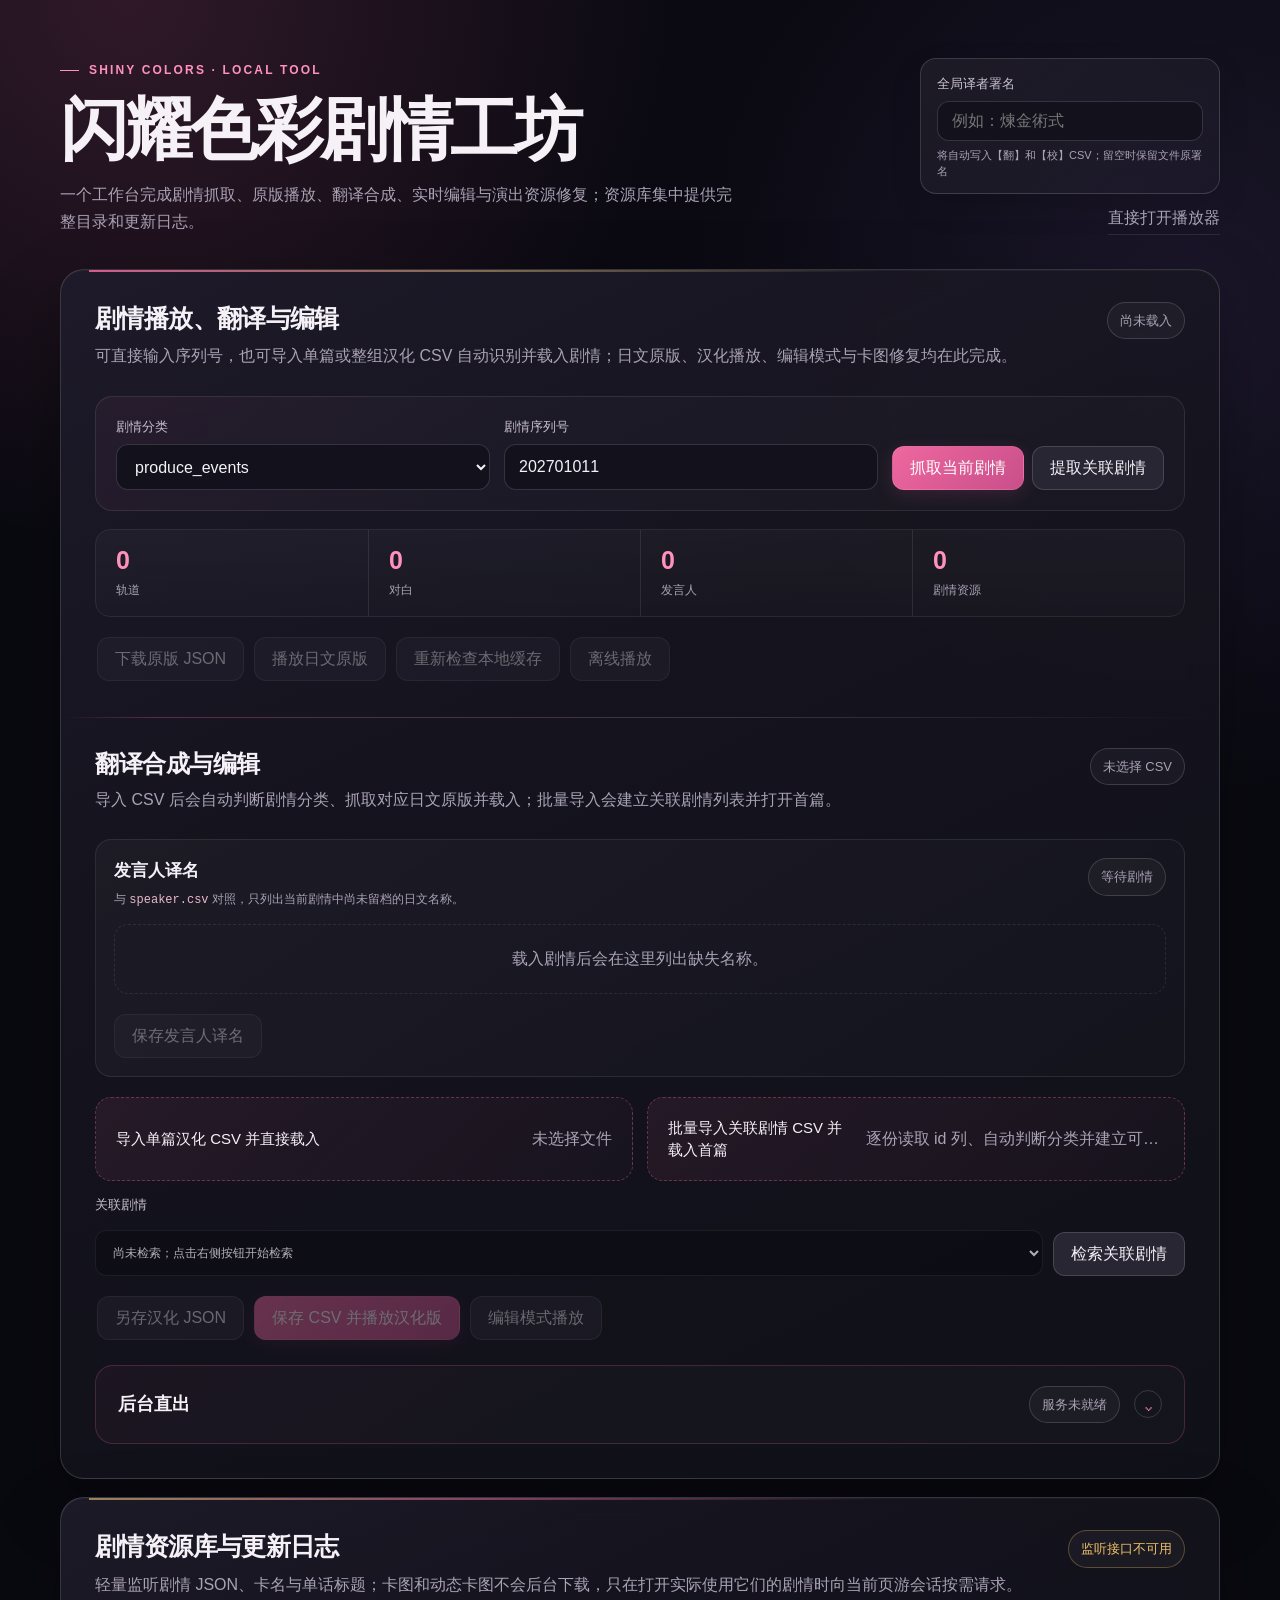
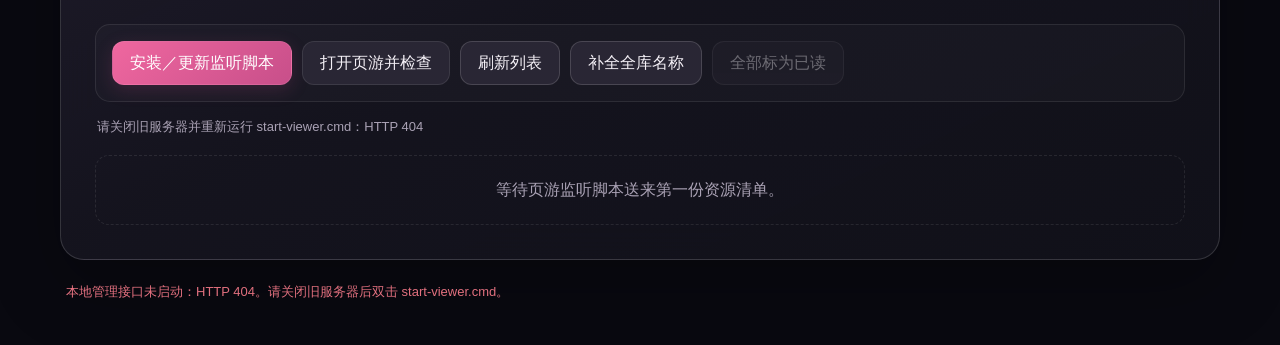
==== commit 6a6a7459: "Add standalone offline export setup guide" ====
--- a/app.html
+++ b/app.html
@@ -167,6 +167,10 @@
                     <summary><span>后台直出</span><span id="offline-export-badge" class="badge">正在检测</span></summary>
                     <div class="offline-export-body">
                         <p class="offline-export-note">先加入列表，再勾选开始。完整剧情 · 1080p60 · 后台依次导出</p>
+                        <div class="offline-export-install">
+                            <a class="button-link" href="https://www.bilibili.com/read/cv33507583/" target="_blank" rel="noopener noreferrer">FFmpeg 安装图文教程 ↗</a>
+                            <span>将 <code>ffmpeg.exe</code>、<code>ffprobe.exe</code> 放进工坊 <code>tools</code>，或按直出教程 PDF 设置两个绝对路径。</span>
+                        </div>
                         <div class="offline-export-controls">
                             <button id="offline-export-zh" disabled>加入当前汉化</button>
                             <button id="offline-export-ja" disabled>加入当前日文</button>
--- a/app.css
+++ b/app.css
@@ -620,6 +620,8 @@
 .offline-export-body { padding: 0 22px 22px; border-top: 1px solid rgba(255,255,255,.07); font-size: 14px; }
 .offline-export-body > .offline-export-note:first-child { padding-top: 18px; }
 .offline-export-body .offline-export-note, .offline-export-body .empty-state { margin: 0; color: var(--muted); font-size: 14px; line-height: 1.65; }
+.offline-export-install { display: flex; align-items: center; flex-wrap: wrap; gap: 10px 14px; margin-top: 14px; color: var(--muted); font-size: 13px; }
+.offline-export-install .button-link { min-height: 42px; padding: 0 16px; font-size: 14px; }
 .offline-export-controls { display: flex; align-items: center; flex-wrap: wrap; gap: 10px; margin: 17px 0 22px; }
 .offline-export-body button { font-size: 14px; padding: 10px 16px; min-height: 42px; }
 .offline-export-section { margin: 0 0 16px; padding: 20px; border: 1px solid var(--line); border-radius: 15px; background: rgba(255,255,255,.023); }
@@ -688,6 +690,7 @@
   .offline-export-panel > summary > span:first-child { flex: 1 1 auto; }
   .offline-export-panel > summary > .badge { order: 2; margin-left: 0; }
   .offline-export-panel > summary::after { order: 1; }
+  .offline-export-install .button-link { width: 100%; }
   .offline-export-controls > button { width: 100%; }
   .offline-export-job { grid-template-columns: 18px minmax(0, 1fr); }
   .offline-export-job-status { grid-column: 2; grid-row: auto; justify-self: start; }
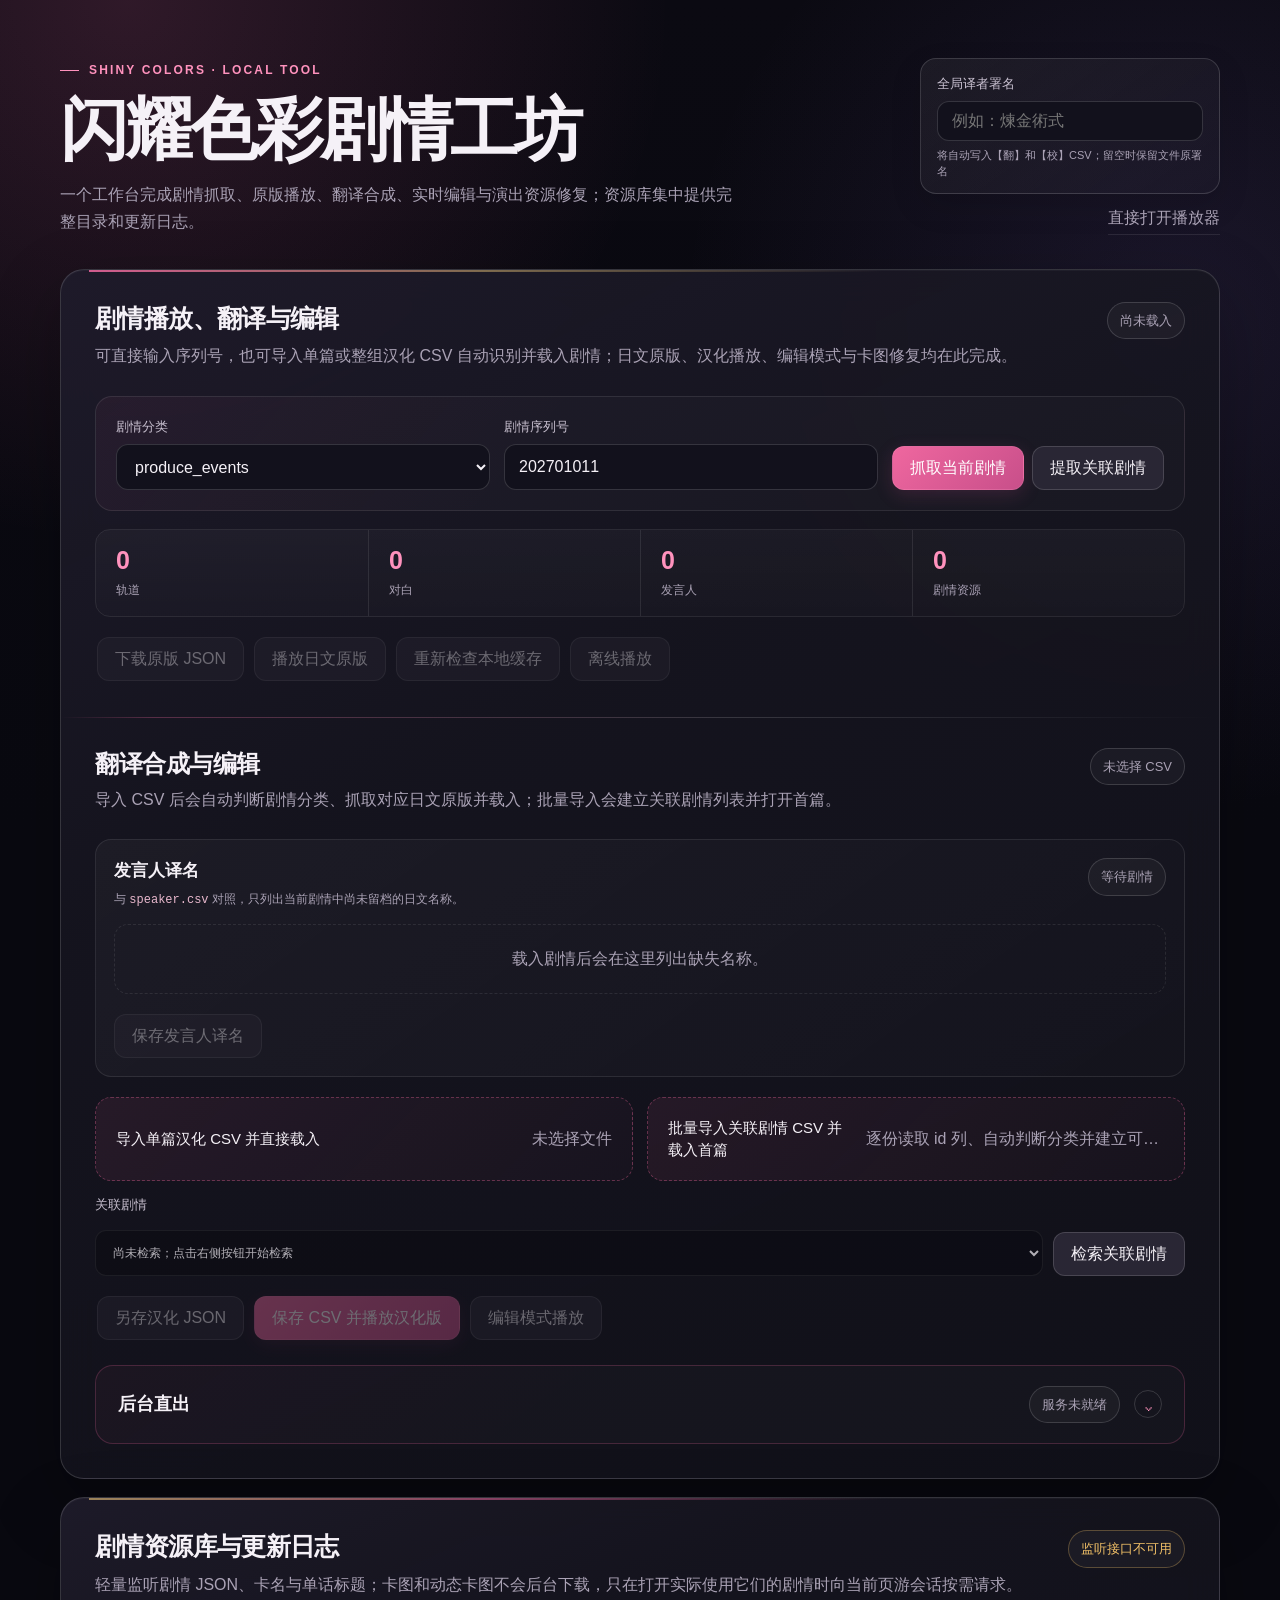
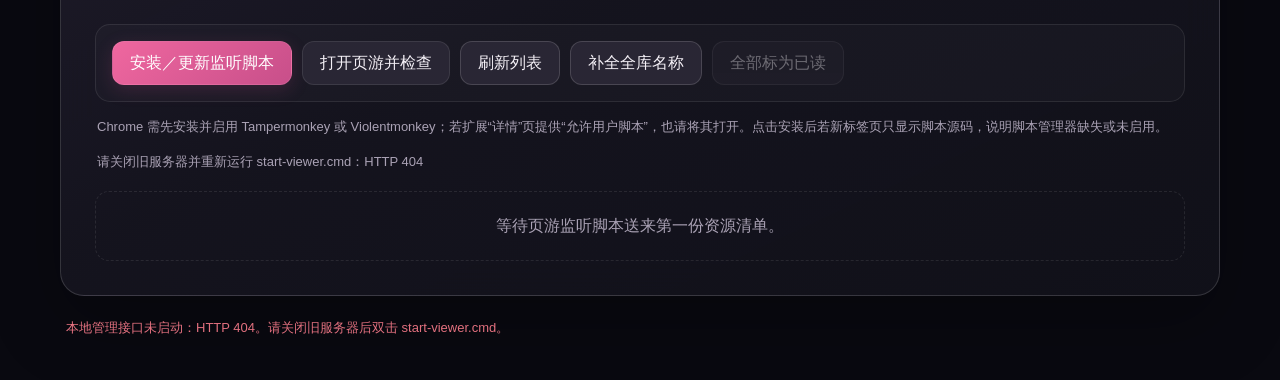
==== commit 872a7373: "Release r16 complete portable build and listener safety fixes" ====
--- a/app.html
+++ b/app.html
@@ -228,13 +228,14 @@
                     <span id="game-update-badge" class="badge">尚未建立基线</span>
                 </div>
                 <div class="monitor-actions">
-                    <a class="button-link primary" href="./scripts/ShinyScenarioUpdateMonitor.user.js">安装／更新监听脚本</a>
+                    <a class="button-link primary" href="./scripts/ShinyScenarioUpdateMonitor.user.js" target="_blank" rel="noopener noreferrer">安装／更新监听脚本</a>
                     <a class="button-link" href="https://shinycolors.enza.fun/" target="_blank" rel="noreferrer">打开页游并检查</a>
                     <button id="game-update-refresh">刷新列表</button>
                     <button id="game-update-rebuild-labels">补全全库名称</button>
                     <button id="game-update-acknowledge" disabled>全部标为已读</button>
                 </div>
-                <p id="game-update-note" class="monitor-note">安装脚本后打开一次页游，首次扫描只建立基线，不会把已有剧情全部报成更新。</p>
+                <p class="monitor-note monitor-install-note">Chrome 需先安装并启用 Tampermonkey 或 Violentmonkey；若扩展“详情”页提供“允许用户脚本”，也请将其打开。点击安装后若新标签页只显示脚本源码，说明脚本管理器缺失或未启用。</p>
+                <p id="game-update-note" class="monitor-note">安装／更新监听脚本后，只需刷新一次已登录的页游。脚本会被动读取资源清单，并结合公开主数据补全卡名与剧情标题；它不主动调用页游认证接口。首次扫描只建立基线，不会把已有剧情全部报成更新。</p>
                 <div id="game-update-list" class="monitor-list">
                     <div class="empty-state">等待页游监听脚本送来第一份资源清单。</div>
                 </div>
--- a/app.css
+++ b/app.css
@@ -429,6 +429,39 @@
   line-height: 1.5;
 }
 .monitor-group-export { flex: 0 0 auto; min-height: 38px; }
+.monitor-card-resources {
+  display: grid;
+  gap: 8px;
+  padding: 12px;
+  border: 1px solid rgba(105,217,163,.2);
+  border-radius: 10px;
+  background: rgba(72,178,126,.035);
+}
+.monitor-card-resources.pending { grid-template-columns: auto 1fr; color: var(--muted); }
+.monitor-card-resource-heading,
+.monitor-card-resource,
+.monitor-card-resource-actions { display: flex; align-items: center; gap: 10px; }
+.monitor-card-resource-heading { justify-content: space-between; }
+.monitor-card-resource-heading code { color: #d9b8c7; }
+.monitor-card-resource { justify-content: space-between; padding-top: 8px; border-top: 1px solid var(--line); }
+.monitor-card-resource > div:first-child { display: grid; gap: 2px; }
+.monitor-card-resource b { color: var(--text); font-size: 12px; }
+.monitor-card-resource span { color: var(--muted); font-size: 11px; }
+.monitor-card-resource-actions { justify-content: flex-end; flex-wrap: wrap; }
+.monitor-card-resource-actions .button-link,
+.monitor-resource-upload span { min-height: 34px; padding: 7px 11px; font-size: 11px; }
+.monitor-resource-upload { position: relative; overflow: hidden; cursor: pointer; }
+.monitor-resource-upload input { position: absolute; width: 1px; height: 1px; opacity: 0; pointer-events: none; }
+.monitor-resource-upload span {
+  display: inline-flex;
+  align-items: center;
+  border: 1px solid var(--line-strong);
+  border-radius: 8px;
+  background: #2a2634;
+  color: var(--text);
+  font-weight: 700;
+}
+.monitor-resource-upload:hover span { background: #343040; }
 .monitor-tree-root > .monitor-tree-children { padding-left: 13px; }
 .monitor-lazy-note { padding: 15px; color: var(--muted); font-size: 12px; text-align: center; }
 .monitor-collapse-float {
@@ -595,6 +628,8 @@
   .monitor-row { grid-template-columns: 9px minmax(0, 1fr); }
   .monitor-use { grid-column: 2; justify-self: start; }
   .monitor-group-actions { align-items: stretch; flex-direction: column; }
+  .monitor-card-resource { align-items: flex-start; flex-direction: column; }
+  .monitor-card-resource-actions { justify-content: flex-start; }
   /* LOCAL_MONITOR_END */
   .support-still-preview { width: 100%; height: auto; aspect-ratio: 16 / 9; }
   .arrow { display: none; }
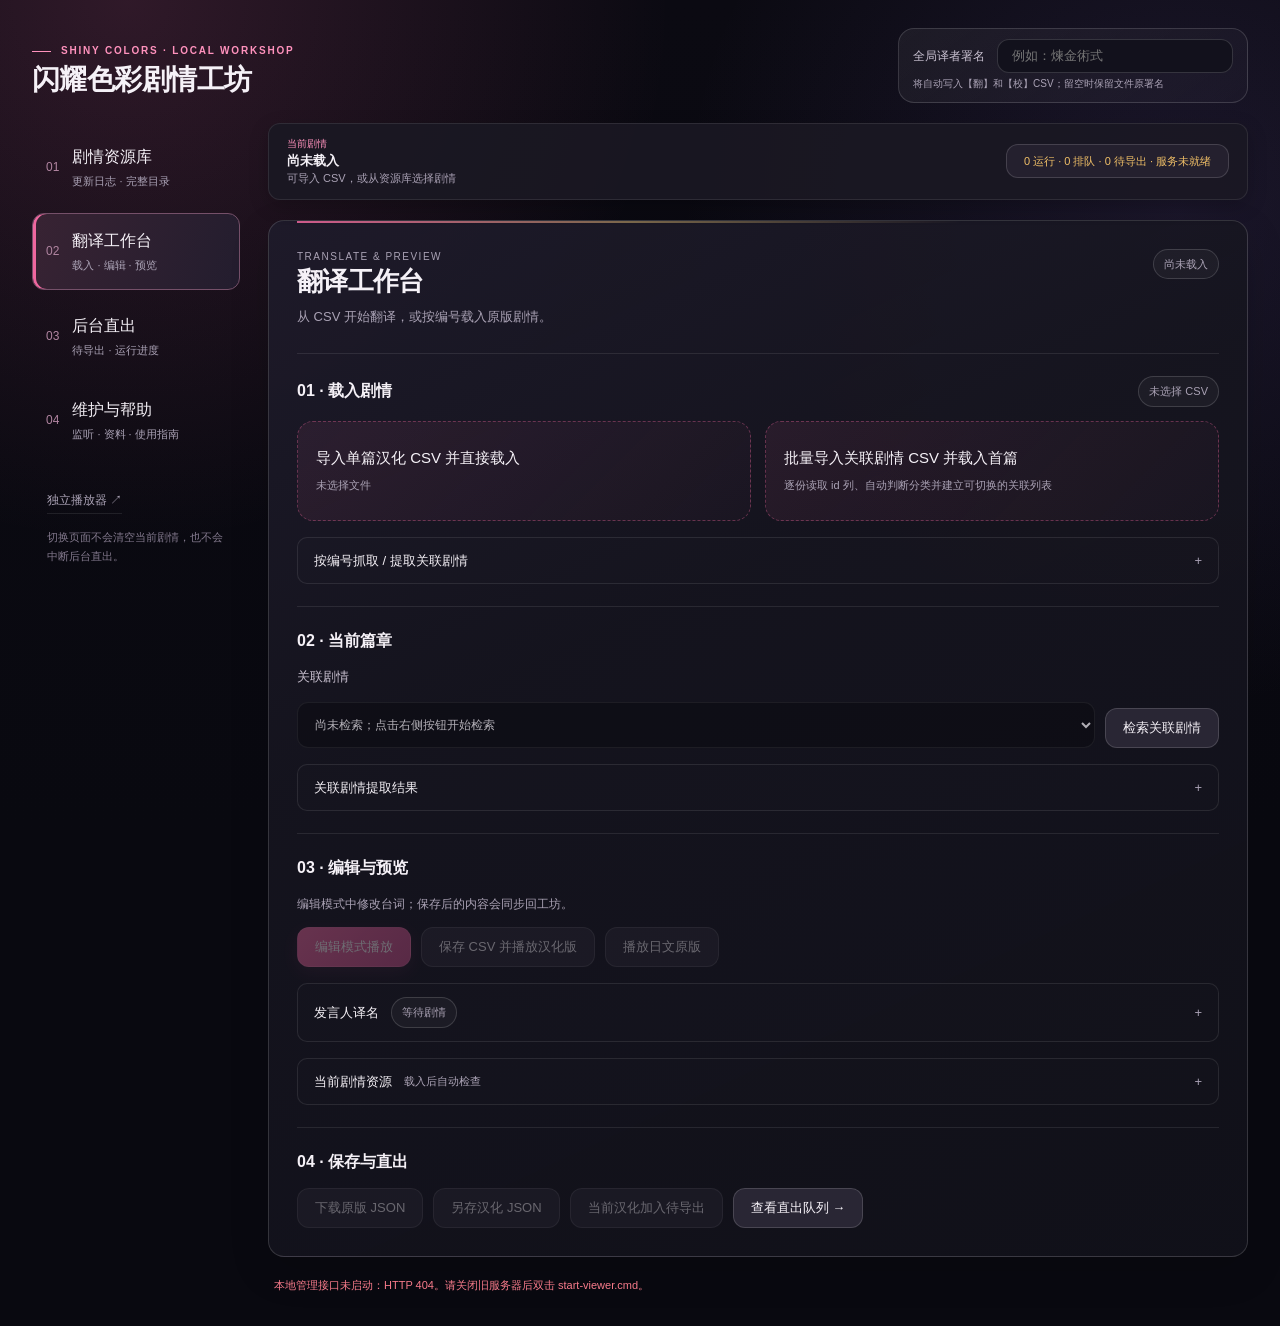
==== commit f5aa690c: "Release r17: organized workspaces and faster dual export" ====
--- a/app.html
+++ b/app.html
@@ -1,205 +1,228 @@
 <!doctype html>
 <html lang="zh-CN">
-<head>
-    <meta charset="utf-8">
-    <meta name="viewport" content="width=device-width, initial-scale=1">
-    <title>Shiny Scenario Workshop</title>
-    <link rel="stylesheet" href="./app.css">
-    <link rel="stylesheet" href="./app-related.css">
-</head>
-<body>
-    <main class="shell">
-        <header class="hero">
-            <div>
-                <p class="eyebrow">SHINY COLORS · LOCAL TOOL</p>
-                <h1>闪耀色彩剧情工坊</h1>
-                <p class="lede">一个工作台完成剧情抓取、原版播放、翻译合成、实时编辑与演出资源修复；资源库集中提供完整目录和更新日志。</p>
+    <head>
+        <meta charset="utf-8">
+        <meta name="viewport" content="width=device-width, initial-scale=1">
+        <title>Shiny Scenario Workshop</title>
+        <link rel="stylesheet" href="./app.css">
+        <link rel="stylesheet" href="./app-related.css">
+        <link rel="stylesheet" href="./app-workspace.css">
+    </head>
+    <body>
+        <main class="shell workspace-shell">
+            <header class="hero workspace-header">
+                <div><p class="eyebrow">SHINY COLORS · LOCAL WORKSHOP</p><h1>闪耀色彩剧情工坊</h1></div>
+                <div class="hero-tools">
+                    <label class="translator-setting" for="translator-name">
+                        <span>全局译者署名</span>
+                        <input id="translator-name" type="text" maxlength="80" autocomplete="off" placeholder="例如：煉金術式">
+                        <small id="translator-note">将自动写入【翻】和【校】CSV</small>
+                    </label>
+                </div>
+            </header>
+            <aside class="workspace-sidebar">
+                <nav class="workspace-nav" aria-label="工坊主导航">
+                    <button type="button" data-go-workspace="library" aria-controls="game-update-monitor"><span class="nav-index">01</span><span>剧情资源库<small>更新日志 · 完整目录</small></span></button>
+                    <button type="button" data-go-workspace="workbench" aria-controls="workbench" aria-current="page"><span class="nav-index">02</span><span>翻译工作台<small>载入 · 编辑 · 预览</small></span></button>
+                    <button type="button" data-go-workspace="export" aria-controls="offline-export-panel"><span class="nav-index">03</span><span>后台直出<small>待导出 · 运行进度</small></span></button>
+                    <button type="button" data-go-workspace="maintenance" aria-controls="maintenance"><span class="nav-index">04</span><span>维护与帮助<small>监听 · 资料 · 使用指南</small></span></button>
+                </nav>
+                <a class="quiet-link" href="./" target="_blank" rel="noopener">独立播放器 ↗</a>
+                <p class="workspace-nav-note">切换页面不会清空当前剧情，也不会中断后台直出。</p>
+            </aside>
+            <div class="workspace-context" aria-label="当前工作状态">
+                <div><span class="context-label">当前剧情</span><strong id="workspace-story">尚未载入</strong><span id="workspace-csv">可导入 CSV，或从资源库选择剧情</span></div>
+                <button type="button" id="workspace-export-status" data-go-workspace="export">直出状态检测中</button>
             </div>
-            <div class="hero-tools">
-                <label class="translator-setting" for="translator-name">
-                    <span>全局译者署名</span>
-                    <input id="translator-name" type="text" maxlength="80" autocomplete="off" placeholder="例如：煉金術式">
-                    <small id="translator-note">将自动写入【翻】和【校】CSV</small>
-                </label>
-                <a class="quiet-link" href="./">直接打开播放器</a>
-            </div>
-        </header>
-
-        <section class="panel fetch-panel" aria-labelledby="fetch-title">
-            <div class="panel-body">
-                <div class="section-heading">
-                    <div>
-                        <h2 id="fetch-title">剧情播放、翻译与编辑</h2>
-                        <p>可直接输入序列号，也可导入单篇或整组汉化 CSV 自动识别并载入剧情；日文原版、汉化播放、编辑模式与卡图修复均在此完成。</p>
-                    </div>
-                    <span id="source-badge" class="badge">尚未载入</span>
-                </div>
-
-                <div class="fetch-grid">
-                    <label>
-                        <span>剧情分类</span>
-                        <select id="event-type">
-                            <option value="produce_events">produce_events</option>
-                            <option value="special_communications">special_communications</option>
-                            <option value="game_event_communications">game_event_communications</option>
-                            <option value="mypage_communications">mypage_communications</option>
-                            <option value="produce_communications">produce_communications</option>
-                            <option value="produce_communication_auditions">produce_communication_auditions</option>
-                            <option value="produce_communication_cheers">produce_communication_cheers</option>
-                            <option value="produce_communication_judges">produce_communication_judges</option>
-                            <option value="produce_communication_promise_results">produce_communication_promise_results</option>
-                            <option value="produce_communication_televisions">produce_communication_televisions</option>
-                            <option value="produce_communications_promises">produce_communications_promises</option>
-                            <option value="business_unit_communication">business_unit_communication</option>
-                            <option value="support_skills">support_skills</option>
-                        </select>
-                    </label>
-                    <label>
-                        <span>剧情序列号</span>
-                        <input id="event-id" inputmode="numeric" value="202701011" autocomplete="off" spellcheck="false">
-                    </label>
-                    <div class="fetch-buttons">
-                        <button id="fetch-scenario" class="primary">抓取当前剧情</button>
-                        <button id="fetch-related">提取关联剧情</button>
-                    </div>
-                </div>
-                <div id="scenario-summary" class="summary-grid" hidden>
-                    <div><strong id="track-count">0</strong><span>轨道</span></div>
-                    <div><strong id="dialogue-count">0</strong><span>对白</span></div>
-                    <div><strong id="speaker-count">0</strong><span>发言人</span></div>
-                    <div><strong id="story-resource-count">0</strong><span>剧情资源</span></div>
-                </div>
-
-                <div class="action-row">
-                    <button id="download-japanese" disabled>下载原版 JSON</button>
-                    <button id="play-japanese" disabled>播放日文原版</button>
-                    <button id="cache-resources" disabled>重新检查本地缓存</button>
-                    <button id="play-local" disabled>离线播放</button>
-                </div>
-                <div id="cache-progress" class="progress-block" hidden>
-                    <div class="progress-track"><span id="cache-progress-bar"></span></div>
-                    <p id="cache-progress-text">载入剧情后会自动缓存；播放时本地优先、缺失项联网补齐。</p>
-                </div>
-                <div id="support-still-panel" class="support-still-panel" hidden>
-                    <div class="support-still-heading">
-                        <div>
-                            <strong>Support 卡静态演出图</strong>
-                            <p>自动优先检查本地文件，再尝试从资源站补取；远端尚未更新时可用页游截图代替。</p>
-                        </div>
-                        <span id="support-still-badge" class="badge">等待检查</span>
-                    </div>
-                    <div id="support-still-list" class="support-still-list"></div>
-                    <p class="support-still-note">本地截图会居中缩放为 1136×640 JPEG，并按演出引用的卡图 ID 留档。Produce 卡动态卡图不会被替换。</p>
-                </div>
-                <div id="card-movie-panel" class="support-still-panel" hidden>
-                    <div class="support-still-heading">
-                        <div>
-                            <strong>Produce 卡动态演出视频</strong>
-                            <p>在线播放失败时，可将同一卡图 ID 的 MP4 绑定到本地；其余剧情资源仍可继续在线读取。</p>
-                        </div>
-                        <span id="card-movie-badge" class="badge">等待检查</span>
-                    </div>
-                    <div id="card-movie-list" class="support-still-list"></div>
-                    <p class="support-still-note">目标文件为 <code>assets/movies/idols/card/&lt;卡图ID&gt;.mp4</code>，单个文件上限 120 MB。若轨道另有同 ID 音效，仍会按剧情中的 SE 路径单独读取。</p>
-                </div>
-                <div id="related-results" class="related-results" hidden>
-                    <div class="related-heading">
-                        <strong>关联剧情提取结果</strong>
-                        <span id="related-badge" class="badge">尚未检索</span>
-                    </div>
-                    <div id="related-list" class="related-list"></div>
-                </div>
-                <div class="workbench-divider"></div>
-                <div class="section-heading subsection-main-heading">
-                    <div>
-                        <h3 id="translation-title">翻译合成与编辑</h3>
-                        <p>导入 CSV 后会自动判断剧情分类、抓取对应日文原版并载入；批量导入会建立关联剧情列表并打开首篇。</p>
-                    </div>
-                    <span id="translation-badge" class="badge">未选择 CSV</span>
-                </div>
-
-                <section class="workflow-subsection" aria-labelledby="speaker-title">
-                    <div class="subsection-heading">
-                        <div>
-                            <h3 id="speaker-title">发言人译名</h3>
-                            <p>与 <code>speaker.csv</code> 对照，只列出当前剧情中尚未留档的日文名称。</p>
-                        </div>
-                        <span id="speaker-badge" class="badge">等待剧情</span>
-                    </div>
-                    <div id="speaker-empty" class="empty-state">载入剧情后会在这里列出缺失名称。</div>
-                    <div id="speaker-editor" class="speaker-editor" hidden></div>
-                    <div class="action-row">
-                        <button id="save-speakers" disabled>保存发言人译名</button>
-                        <span id="speaker-archive-path" class="path-note"></span>
+            <div class="workspace-content">
+                <section class="panel fetch-panel" id="workbench" data-workspace-view="workbench" aria-labelledby="fetch-title">
+                    <div class="panel-body">
+                        <div class="section-heading"><div><p class="workspace-kicker">TRANSLATE & PREVIEW</p><h2 id="fetch-title" tabindex="-1">翻译工作台</h2><p>从 CSV 开始翻译，或按编号载入原版剧情。</p></div><span id="source-badge" class="badge">尚未载入</span></div>
+                        <section class="workspace-section" aria-labelledby="translation-title">
+                            <div class="workspace-section-heading"><h3 id="translation-title">01 · 载入剧情</h3><span id="translation-badge" class="badge">未选择 CSV</span></div>
+                            <div class="translation-import-grid">
+                                <label class="file-drop" for="translation-csv">
+                                    <input id="translation-csv" type="file" accept=".csv,text/csv">
+                                    <span class="file-title">导入单篇汉化 CSV 并直接载入</span>
+                                    <span id="file-name" class="file-name">未选择文件</span>
+                                </label>
+                                <label class="file-drop" for="translation-batch">
+                                    <input id="translation-batch" type="file" accept=".csv,text/csv" multiple>
+                                    <span class="file-title">批量导入关联剧情 CSV 并载入首篇</span>
+                                    <span class="file-name">逐份读取 id 列、自动判断分类并建立可切换的关联列表</span>
+                                </label>
+                            </div>
+                            <div id="translation-batch-report" class="report" hidden></div>
+                            <div id="translation-report" class="report" hidden></div>
+                            <details class="workspace-details" id="fetch-by-id"><summary>按编号抓取 / 提取关联剧情</summary><div class="details-body"><div class="fetch-grid">
+                                        <label>
+                                            <span>剧情分类</span>
+                                            <select id="event-type">
+                                                <option value="produce_events">produce_events</option>
+                                                <option value="special_communications">special_communications</option>
+                                                <option value="game_event_communications">game_event_communications</option>
+                                                <option value="mypage_communications">mypage_communications</option>
+                                                <option value="produce_communications">produce_communications</option>
+                                                <option value="produce_communication_auditions">produce_communication_auditions</option>
+                                                <option value="produce_communication_cheers">produce_communication_cheers</option>
+                                                <option value="produce_communication_judges">produce_communication_judges</option>
+                                                <option value="produce_communication_promise_results">produce_communication_promise_results</option>
+                                                <option value="produce_communication_televisions">produce_communication_televisions</option>
+                                                <option value="produce_communications_promises">produce_communications_promises</option>
+                                                <option value="business_unit_communication">business_unit_communication</option>
+                                                <option value="support_skills">support_skills</option>
+                                            </select>
+                                        </label>
+                                        <label>
+                                            <span>剧情序列号</span>
+                                            <input id="event-id" inputmode="numeric" value="202701011" autocomplete="off" spellcheck="false">
+                                        </label>
+                                        <div class="fetch-buttons">
+                                            <button id="fetch-scenario" class="primary">抓取当前剧情</button>
+                                            <button id="fetch-related">提取关联剧情</button>
+                                        </div>
+                                    </div></div></details>
+                        </section>
+                        <section class="workspace-section" aria-labelledby="current-chapter-title">
+                            <h3 id="current-chapter-title">02 · 当前篇章</h3>
+                            <div class="translation-related-switch">
+                                <label for="translation-related-select">
+                                    <span>关联剧情</span>
+                                    <select id="translation-related-select" disabled>
+                                        <option value="">尚未检索关联剧情</option>
+                                    </select>
+                                </label>
+                                <button id="translation-related" type="button">切换关联剧情</button>
+                            </div>
+                            <div id="scenario-summary" class="summary-grid" hidden>
+                                <div><strong id="track-count">0</strong><span>轨道</span></div>
+                                <div><strong id="dialogue-count">0</strong><span>对白</span></div>
+                                <div><strong id="speaker-count">0</strong><span>发言人</span></div>
+                                <div><strong id="story-resource-count">0</strong><span>剧情资源</span></div>
+                            </div>
+                            <details class="workspace-details" id="related-details"><summary>关联剧情提取结果</summary><div class="details-body"><div id="related-results" class="related-results" hidden>
+                                        <div class="related-heading">
+                                            <strong>关联剧情提取结果</strong>
+                                            <span id="related-badge" class="badge">尚未检索</span>
+                                        </div>
+                                        <div id="related-list" class="related-list"></div>
+                                    </div></div></details>
+                        </section>
+                        <section class="workspace-section" aria-labelledby="edit-preview-title">
+                            <h3 id="edit-preview-title">03 · 编辑与预览</h3>
+                            <p class="workspace-hint">编辑模式中修改台词；保存后的内容会同步回工坊。</p>
+                            <div class="action-row">
+                                <button id="play-edit" class="primary" disabled>编辑模式播放</button>
+                                <button id="play-chinese" disabled>保存 CSV 并播放汉化版</button>
+                                <button id="play-japanese" disabled>播放日文原版</button>
+                            </div>
+                            <details class="workspace-details" id="speaker-details">
+                                <summary class="subsection-heading">
+                                    <div>
+                                        <span id="speaker-title">发言人译名</span>
+
+                                    </div>
+                                    <span id="speaker-badge" class="badge">等待剧情</span>
+                                </summary><div class="details-body">
+                                    <div id="speaker-empty" class="empty-state">载入剧情后会在这里列出缺失名称。</div>
+                                    <div id="speaker-editor" class="speaker-editor" hidden></div>
+                                    <div class="action-row">
+                                        <button id="save-speakers" disabled>保存发言人译名</button>
+                                        <span id="speaker-archive-path" class="path-note"></span>
+                                    </div>
+                                </div></details>
+                        </section>
+                        <details class="workspace-details workspace-resources" id="story-resources">
+                            <summary><span>当前剧情资源</span><span id="workspace-resource-status" class="summary-meta">载入后自动检查</span></summary>
+                            <div class="details-body"><div class="action-row"><button id="cache-resources" disabled>重新检查本地缓存</button><button id="play-local" disabled>离线播放</button></div>
+                                <div id="cache-progress" class="progress-block" hidden>
+                                    <div class="progress-track"><span id="cache-progress-bar"></span></div>
+                                    <p id="cache-progress-text">载入剧情后会自动缓存；播放时本地优先、缺失项联网补齐。</p>
+                                </div>
+                                <div id="support-still-panel" class="support-still-panel" hidden>
+                                    <div class="support-still-heading">
+                                        <div>
+                                            <strong>Support 卡静态演出图</strong>
+                                            <p>自动优先检查本地文件，再尝试从资源站补取；远端尚未更新时可用页游截图代替。</p>
+                                        </div>
+                                        <span id="support-still-badge" class="badge">等待检查</span>
+                                    </div>
+                                    <div id="support-still-list" class="support-still-list"></div>
+                                    <p class="support-still-note">本地截图会居中缩放为 1136×640 JPEG，并按演出引用的卡图 ID 留档。Produce 卡动态卡图不会被替换。</p>
+                                </div>
+                                <div id="card-movie-panel" class="support-still-panel" hidden>
+                                    <div class="support-still-heading">
+                                        <div>
+                                            <strong>Produce 卡动态演出视频</strong>
+                                            <p>在线播放失败时，可将同一卡图 ID 的 MP4 绑定到本地；其余剧情资源仍可继续在线读取。</p>
+                                        </div>
+                                        <span id="card-movie-badge" class="badge">等待检查</span>
+                                    </div>
+                                    <div id="card-movie-list" class="support-still-list"></div>
+                                    <p class="support-still-note">目标文件为 <code>assets/movies/idols/card/&lt;卡图ID&gt;.mp4</code>，单个文件上限 120 MB。若轨道另有同 ID 音效，仍会按剧情中的 SE 路径单独读取。</p>
+                                </div></div>
+                        </details>
+                        <section class="workspace-section" aria-labelledby="handoff-title">
+                            <h3 id="handoff-title">04 · 保存与直出</h3>
+                            <div class="action-row">
+                                <button id="download-japanese" disabled>下载原版 JSON</button>
+                                <button id="build-translation" disabled>另存汉化 JSON</button>
+                                <button type="button" data-workspace-click="offline-export-zh" disabled>当前汉化加入待导出</button>
+                                <button type="button" data-go-workspace="export">查看直出队列 →</button>
+                            </div>
+                        </section>
                     </div>
                 </section>
 
-                <div class="translation-import-grid">
-                    <label class="file-drop" for="translation-csv">
-                        <input id="translation-csv" type="file" accept=".csv,text/csv">
-                        <span class="file-title">导入单篇汉化 CSV 并直接载入</span>
-                        <span id="file-name" class="file-name">未选择文件</span>
-                    </label>
-                    <label class="file-drop" for="translation-batch">
-                        <input id="translation-batch" type="file" accept=".csv,text/csv" multiple>
-                        <span class="file-title">批量导入关联剧情 CSV 并载入首篇</span>
-                        <span class="file-name">逐份读取 id 列、自动判断分类并建立可切换的关联列表</span>
-                    </label>
-                </div>
-
-                <div id="translation-batch-report" class="report" hidden></div>
-                <div id="translation-report" class="report" hidden></div>
-                <div class="translation-related-switch">
-                    <label for="translation-related-select">
-                        <span>关联剧情</span>
-                        <select id="translation-related-select" disabled>
-                            <option value="">尚未检索关联剧情</option>
-                        </select>
-                    </label>
-                    <button id="translation-related" type="button">切换关联剧情</button>
-                </div>
-                <div class="action-row">
-                    <button id="build-translation" disabled>另存汉化 JSON</button>
-                    <button id="play-chinese" class="primary" disabled>保存 CSV 并播放汉化版</button>
-                    <button id="play-edit" disabled>编辑模式播放</button>
-                </div>
-                <details class="offline-export-panel" id="offline-export-panel">
-                    <summary><span>后台直出</span><span id="offline-export-badge" class="badge">正在检测</span></summary>
-                    <div class="offline-export-body">
-                        <p class="offline-export-note">先加入列表，再勾选开始。完整剧情 · 1080p60 · 后台依次导出</p>
-                        <div class="offline-export-install">
-                            <a class="button-link" href="https://www.bilibili.com/read/cv33507583/" target="_blank" rel="noopener noreferrer">FFmpeg 安装图文教程 ↗</a>
-                            <span>将 <code>ffmpeg.exe</code>、<code>ffprobe.exe</code> 放进工坊 <code>tools</code>，或按直出教程 PDF 设置两个绝对路径。</span>
-                        </div>
-                        <div class="offline-export-controls">
-                            <button id="offline-export-zh" disabled>加入当前汉化</button>
-                            <button id="offline-export-ja" disabled>加入当前日文</button>
-                            <button id="offline-export-import" type="button">批量导入 JSON</button>
-                            <input id="offline-export-files" type="file" accept=".json,application/json" multiple hidden disabled>
-                        </div>
-                        <section class="offline-export-section offline-export-related" aria-labelledby="offline-export-related-title">
-                            <div class="offline-export-section-heading">
-                                <div><h3 id="offline-export-related-title">批量汉化直出</h3><p id="offline-export-related-summary" class="offline-export-note">批量导入关联剧情 CSV 后，会自动拉取各篇日文原版、合成汉化并勾选入待导出列表。</p></div>
-                            </div>
-                            <div id="offline-export-related-list" class="offline-export-related-list" hidden></div>
-                            <p class="offline-export-note offline-export-related-help">发言人未补齐仅提示；必要资源若在直出预检时仍无法取得，会拦截该篇生成。</p>
-                        </section>
-                        <section class="offline-export-section offline-export-memory-settings" aria-labelledby="offline-export-memory-title">
-                            <h3 id="offline-export-memory-title">导出内存设置</h3>
-                            <div class="offline-export-memory-grid">
-                                <label for="offline-export-memory-limit">
-                                    <span>直出进程内存上限</span>
-                                    <span class="offline-export-memory-input"><input id="offline-export-memory-limit" type="number" min="512" max="8192" step="1" inputmode="numeric" disabled><span>MiB</span></span>
-                                    <small id="offline-export-memory-default">正在读取默认值</small>
-                                </label>
-                                <label for="offline-export-memory-reserve">
-                                    <span>系统空闲内存预留</span>
-                                    <span class="offline-export-memory-input"><input id="offline-export-memory-reserve" type="number" min="1024" max="8192" step="1" inputmode="numeric" disabled><span>MiB</span></span>
-                                    <small id="offline-export-reserve-default">正在读取默认值</small>
-                                </label>
-                            </div>
-                            <p class="offline-export-memory-note">调高进程上限可能减少因内存预算触发的人工暂停，但不一定提速，也不能解决系统空闲内存不足。降低空闲内存预留可能减少暂停，却会增加前台卡顿或系统缺内存的风险；CPU 忙碌时的限速仍会生效。这里的设置只作用于之后开始的导出任务。</p>
-                            <button id="offline-export-memory-reset" type="button" disabled>恢复默认</button>
+                <section class="offline-export-panel panel" id="offline-export-panel" data-workspace-view="export" aria-labelledby="export-title" hidden>
+                    <div class="panel-body offline-export-body">
+                        <div class="section-heading"><div><p class="workspace-kicker">BACKGROUND EXPORT</p><h2 id="export-title" tabindex="-1">后台直出</h2><p>完整剧情 · 1080p60 · 最多双线并行。加入后勾选，不自动开始。</p></div><span id="offline-export-badge" class="badge">正在检测</span></div>
+                        <div class="export-top-actions"><button id="offline-export-open-root" type="button">打开统一保存目录 ↗</button><button type="button" data-go-workspace="maintenance">环境配置与教程</button></div>
+                        <p id="offline-export-message" class="offline-export-note offline-export-message" role="status" aria-live="polite"></p>
+                        <section id="offline-export-active-section" class="offline-export-section" aria-labelledby="offline-export-active-title" hidden>
+                            <div class="offline-export-section-heading"><h3 id="offline-export-active-title">运行与暂停</h3><span id="offline-export-active-count" class="summary-meta"></span></div>
+                            <div id="offline-export-active-jobs" class="offline-export-jobs"></div>
+                        </section>
+                        <section class="offline-export-section" aria-labelledby="export-add-title">
+                            <h3 id="export-add-title">加入待导出</h3>
+                            <div class="offline-export-controls">
+                                <button id="offline-export-zh" disabled>加入当前汉化</button>
+                                <button id="offline-export-ja" disabled>加入当前日文</button>
+                                <button type="button" data-workspace-click="translation-batch">批量导入 CSV</button>
+                                <button id="offline-export-import" type="button">批量导入 JSON</button>
+                                <input id="offline-export-files" type="file" accept=".json,application/json" multiple hidden disabled>
+                            </div>
+                            <details class="workspace-details"><summary>批量 CSV 导入状态</summary><div class="details-body"><section class="offline-export-section offline-export-related" aria-labelledby="offline-export-related-title">
+                                        <div class="offline-export-section-heading">
+                                            <div><h3 id="offline-export-related-title">批量汉化直出</h3><p id="offline-export-related-summary" class="offline-export-note">批量导入关联剧情 CSV 后，会自动拉取各篇日文原版、合成汉化并勾选入待导出列表。</p></div>
+                                        </div>
+                                        <div id="offline-export-related-list" class="offline-export-related-list" hidden></div>
+                                        <p class="offline-export-note offline-export-related-help">发言人未补齐仅提示；必要资源若在直出预检时仍无法取得，会拦截该篇生成。</p>
+                                    </section></div></details>
+                        </section>
+                        <section class="offline-export-section" aria-labelledby="offline-export-speed-title">
+                            <div class="offline-export-section-heading"><h3 id="offline-export-speed-title">生成与检查</h3></div>
+                            <div class="offline-export-memory-grid export-options-grid">
+                                <label for="offline-export-speed-mode"><span>速度模式</span>
+                                    <select id="offline-export-speed-mode" aria-describedby="offline-export-speed-note" disabled>
+                                        <option value="low-load">低负载 · 适合边用电脑边导出</option>
+                                        <option value="high-speed">高速 · 正常负载不限速</option>
+                                    </select></label>
+                                <label for="offline-export-concurrency"><span>同时导出任务数</span>
+                                    <select id="offline-export-concurrency" aria-describedby="offline-export-concurrency-note" disabled>
+                                        <option value="1">单线 · 一次生成一篇</option>
+                                        <option value="2" selected>双线 · 最多同时生成两篇</option>
+                                    </select></label>
+                                <label for="offline-export-verification-mode"><span>成片检查</span>
+                                    <select id="offline-export-verification-mode" aria-describedby="offline-export-verification-note" disabled>
+                                        <option value="auto" selected>自动检查 · 正常时快速，异常时完整</option>
+                                        <option value="quick">仅快速检查 · 不自动升级</option>
+                                        <option value="full">完整检查 · 额外逐帧解码</option>
+                                    </select></label>
+                            </div>
+
+
+
                         </section>
                         <section class="offline-export-section offline-export-queue" aria-labelledby="offline-export-queue-title">
                             <div class="offline-export-section-heading"><h3 id="offline-export-queue-title">待导出列表</h3><span id="offline-export-count">0 项</span></div>
@@ -207,60 +230,98 @@
                             <div class="offline-export-toolbar">
                                 <label class="offline-export-select-all"><input id="offline-export-all" type="checkbox" disabled>全选待导出</label>
                                 <button id="offline-export-start" class="primary" disabled>开始导出</button>
-                                <button id="offline-export-open-root" type="button">打开保存目录</button>
-                            </div>
-                        </section>
-                        <p id="offline-export-message" class="offline-export-note offline-export-message" role="status" aria-live="polite"></p>
-                        <p class="offline-export-note offline-export-help">加入时保存内容快照，不修改 CSV；开始后可关闭网页，请保持本机服务运行。三选项按中→左→右，每次停留 3 秒，整片末尾停留 2 秒。暂不支持两选项、多组或嵌套分支。</p>
+
+                            </div>
+                        </section>
+                        <details class="workspace-details"><summary>高级设置与导出规则</summary><div class="details-body">
+                                <section class="offline-export-section offline-export-memory-settings" aria-labelledby="offline-export-memory-title">
+                                    <h3 id="offline-export-memory-title">导出内存设置</h3>
+                                    <div class="offline-export-memory-grid">
+                                        <label for="offline-export-memory-limit">
+                                            <span>每任务内存上限</span>
+                                            <span class="offline-export-memory-input"><input id="offline-export-memory-limit" type="number" min="512" max="8192" step="1" inputmode="numeric" disabled><span>MiB</span></span>
+                                            <small id="offline-export-memory-default">正在读取默认值</small>
+                                        </label>
+                                        <label for="offline-export-memory-reserve">
+                                            <span>系统空闲内存预留</span>
+                                            <span class="offline-export-memory-input"><input id="offline-export-memory-reserve" type="number" min="1024" max="8192" step="1" inputmode="numeric" disabled><span>MiB</span></span>
+                                            <small id="offline-export-reserve-default">正在读取默认值</small>
+                                        </label>
+                                    </div>
+                                    <p class="offline-export-memory-note">上限按每个任务计算，双线最多有两份任务内存占用；系统空闲预留按整台电脑检查。调高上限不一定提速；降低空闲预留会增加前台卡顿风险。CPU 忙碌时仍会降速。设置只作用于之后开始的任务。</p>
+                                    <button id="offline-export-memory-reset" type="button" disabled>恢复默认</button>
+                                </section>
+                                <h3>速度、并行与成片检查</h3>
+                                <p id="offline-export-verification-note" class="offline-export-note">默认自动：复用已有负载采样，不增加逐帧检查。正常时快速核对轨道、帧数、时间戳和时长；仅生成／合成／封装期间触发内存暂停，才在成片后追加完整解码。CPU 忙碌、共享通道等待和资源预检暂停不触发升级。完整检查更耗时，但不占混音锁；均不改写成片，也不能替代人工检查演出。</p>
+                                <p id="offline-export-concurrency-note" class="offline-export-note">双线适合批量导出；只有一篇时仅启动一个任务，不会将剧情拆开。两篇的画面生成可并行，大块内存分配与混音等阶段会错峰；内存不足时保留任务并暂停。</p>
+                                <p id="offline-export-speed-note" class="offline-export-note">两种模式均输出 1080p60，画质和剧情速度不变。高速模式在正常负载下取消生成帧率上限和固定等待，每帧仍等待编码完成；CPU 忙碌或内存余量偏低时降速，内存不足时暂停。仅对之后开始的任务生效，会增加机器负载。</p>
+                                <p class="offline-export-note offline-export-help">加入时保存内容快照，不修改 CSV；开始后可关闭网页，请保持本机服务运行。三选项按中→左→右，每次停留 3 秒，整片末尾停留 2 秒。暂不支持两选项、多组或嵌套分支。</p>
+                            </div></details>
                     </div>
-                </details>
+                </section>
+
+                <!-- LOCAL_MONITOR_BEGIN -->
+                <section id="game-update-monitor" class="panel" data-workspace-view="library" aria-labelledby="game-update-title" hidden>
+                    <div class="panel-body">
+                        <div class="section-heading"><div><p class="workspace-kicker">SCENARIO LIBRARY</p><h2 id="game-update-title" tabindex="-1">剧情资源库</h2><p>从更新日志查看新内容，或按活动、育成、特殊剧情和角色浏览。</p></div><span id="game-update-badge" class="badge">尚未建立基线</span></div>
+                        <div class="library-toolbar">
+                            <div class="library-tabs" role="tablist" aria-label="资源库视图">
+                                <button id="library-tab-updates" type="button" role="tab" aria-selected="true" aria-controls="library-pane-updates" data-library-tab="updates">更新日志</button>
+                                <button id="library-tab-all" type="button" role="tab" aria-selected="false" aria-controls="library-pane-all" tabindex="-1" data-library-tab="all">完整资源库</button>
+                            </div>
+                            <div class="monitor-actions"><button id="game-update-refresh">刷新列表</button><button id="game-update-acknowledge" disabled>全部标为已读</button></div>
+                        </div>
+                        <div id="game-update-list" class="monitor-list"><div class="empty-state">等待页游监听脚本送来第一份资源清单。</div></div>
+                    </div>
+                </section>
+                <!-- LOCAL_MONITOR_END -->
+
+                <section id="maintenance" class="panel" data-workspace-view="maintenance" aria-labelledby="maintenance-title" hidden>
+                    <div class="panel-body">
+                        <div class="section-heading"><div><p class="workspace-kicker">TOOLS & HELP</p><h2 id="maintenance-title" tabindex="-1">维护与帮助</h2><p>页游监听、名称补全与使用说明集中在这里。</p></div></div>
+                        <section class="workspace-section" aria-labelledby="listener-title"><h3 id="listener-title">页游监听与名称资料</h3>
+                            <p class="workspace-hint">监听只补充资源目录和标题；卡图、动态卡图仍按使用需求获取。</p>
+                            <div class="monitor-actions">
+                                <a class="button-link primary" href="./scripts/ShinyScenarioUpdateMonitor.user.js" target="_blank" rel="noopener noreferrer">安装／更新监听脚本</a>
+                                <a class="button-link" href="https://shinycolors.enza.fun/" target="_blank" rel="noreferrer">打开页游并检查</a>
+                                <button id="game-update-rebuild-labels">补全全库名称</button>
+                            </div>
+                            <p id="game-update-note" class="monitor-note">安装／更新监听脚本后，只需刷新一次已登录的页游。脚本会被动读取资源清单，并结合公开主数据补全卡名与剧情标题；它不主动调用页游认证接口。首次扫描只建立基线，不会把已有剧情全部报成更新。</p>
+                            <details class="workspace-details"><summary>脚本安装遇到问题？</summary><div class="details-body"><p class="monitor-note monitor-install-note">Chrome 需先安装并启用 Tampermonkey 或 Violentmonkey；若扩展“详情”页提供“允许用户脚本”，也请将其打开。点击安装后若新标签页只显示脚本源码，说明脚本管理器缺失或未启用。</p></div></details>
+                        </section>
+                        <section class="workspace-section" aria-labelledby="help-export-title"><h3 id="help-export-title">直出环境与使用指南</h3>
+                            <div class="offline-export-install">
+                                <a class="button-link" href="https://www.bilibili.com/read/cv33507583/" target="_blank" rel="noopener noreferrer">FFmpeg 安装图文教程 ↗</a>
+                                <span>将 <code>ffmpeg.exe</code>、<code>ffprobe.exe</code> 放进工坊 <code>tools</code>，或按直出教程 PDF 设置两个绝对路径。</span>
+                            </div>
+                            <div class="help-links">
+                                <a href="./output/pdf/ShinyScenarioWorkshop-Quick-Guide.pdf" data-help-fallback="./Quick-Guide-ZH.pdf" target="_blank" rel="noopener">工坊使用说明 PDF ↗</a>
+                                <a href="./output/pdf/ShinyScenarioWorkshop-Offline-Export-Guide.pdf" data-help-fallback="./Offline-Export-Guide-ZH.pdf" target="_blank" rel="noopener">后台直出专用教程 PDF ↗</a>
+                            </div>
+                        </section>
+                        <section class="workspace-section" aria-labelledby="maintenance-log-title"><h3 id="maintenance-log-title">维护日志</h3>
+                            <div class="help-links"><a href="./CHANGELOG.md" target="_blank" rel="noopener">查看完整版本维护日志 ↗</a><a href="./SHARING-GUIDE-ZH.md" target="_blank" rel="noopener">分享与安装说明 ↗</a></div>
+                            <p class="workspace-hint">本次布局调整仅整理入口；播放器、翻译与直出的处理规则保持不变。</p>
+                        </section>
+                    </div>
+                </section>
             </div>
-        </section>
-
+            <footer><span id="global-status" role="status" aria-live="polite">本地应用已就绪。</span></footer>
+        </main>
+        <script src="./scripts/WorkspaceNavigation.js"></script>
+        <script src="./scripts/Constants.js"></script>
+        <script src="./scripts/SupportStillFallback.js"></script>
+        <script src="./scripts/CsvTranslation.js"></script>
+        <script src="./scripts/ScenarioStoryMetadata.js"></script>
+        <script src="./scripts/RelatedScenarioSearch.js"></script>
+        <script src="./app.js"></script>
+        <script src="./scripts/OfflineBatchCsvQueue.js"></script>
+        <script src="./scripts/AppOfflineExport.js"></script>
+        <script src="./scripts/AppRelatedScenario.js"></script>
         <!-- LOCAL_MONITOR_BEGIN -->
-        <section id="game-update-monitor" class="panel" aria-labelledby="game-update-title">
-            <div class="panel-body">
-                <div class="section-heading">
-                    <div>
-                        <h2 id="game-update-title">剧情资源库与更新日志</h2>
-                        <p>轻量监听剧情 JSON、卡名与单话标题；卡图和动态卡图不会后台下载，只在打开实际使用它们的剧情时向当前页游会话按需请求。</p>
-                    </div>
-                    <span id="game-update-badge" class="badge">尚未建立基线</span>
-                </div>
-                <div class="monitor-actions">
-                    <a class="button-link primary" href="./scripts/ShinyScenarioUpdateMonitor.user.js" target="_blank" rel="noopener noreferrer">安装／更新监听脚本</a>
-                    <a class="button-link" href="https://shinycolors.enza.fun/" target="_blank" rel="noreferrer">打开页游并检查</a>
-                    <button id="game-update-refresh">刷新列表</button>
-                    <button id="game-update-rebuild-labels">补全全库名称</button>
-                    <button id="game-update-acknowledge" disabled>全部标为已读</button>
-                </div>
-                <p class="monitor-note monitor-install-note">Chrome 需先安装并启用 Tampermonkey 或 Violentmonkey；若扩展“详情”页提供“允许用户脚本”，也请将其打开。点击安装后若新标签页只显示脚本源码，说明脚本管理器缺失或未启用。</p>
-                <p id="game-update-note" class="monitor-note">安装／更新监听脚本后，只需刷新一次已登录的页游。脚本会被动读取资源清单，并结合公开主数据补全卡名与剧情标题；它不主动调用页游认证接口。首次扫描只建立基线，不会把已有剧情全部报成更新。</p>
-                <div id="game-update-list" class="monitor-list">
-                    <div class="empty-state">等待页游监听脚本送来第一份资源清单。</div>
-                </div>
-            </div>
-        </section>
+        <script src="./scripts/GameUpdateMonitorCore.js"></script>
+        <script src="./scripts/GameUpdateMonitorApp.js"></script>
         <!-- LOCAL_MONITOR_END -->
 
-        <footer>
-            <span id="global-status" role="status" aria-live="polite">本地应用已就绪。</span>
-        </footer>
-    </main>
-
-
-    <script src="./scripts/Constants.js"></script>
-    <script src="./scripts/SupportStillFallback.js"></script>
-    <script src="./scripts/CsvTranslation.js"></script>
-    <script src="./scripts/ScenarioStoryMetadata.js"></script>
-    <script src="./scripts/RelatedScenarioSearch.js"></script>
-    <script src="./app.js"></script>
-    <script src="./scripts/OfflineBatchCsvQueue.js"></script>
-    <script src="./scripts/AppOfflineExport.js"></script>
-    <script src="./scripts/AppRelatedScenario.js"></script>
-    <!-- LOCAL_MONITOR_BEGIN -->
-    <script src="./scripts/GameUpdateMonitorCore.js"></script>
-    <script src="./scripts/GameUpdateMonitorApp.js"></script>
-    <!-- LOCAL_MONITOR_END -->
-</body>
+    </body>
 </html>
--- a/app-workspace.css
+++ b/app-workspace.css
@@ -0,0 +1,117 @@
+/* Navigation shell only. Player typography and rendering are not changed. */
+.workspace-shell [hidden] { display: none !important; }
+.workspace-shell {
+  width: min(1512px, calc(100% - 64px)); padding: 28px 0 32px;
+  display: grid; grid-template-columns: 208px minmax(0, 1fr); gap: 20px 28px;
+}
+.workspace-header { grid-column: 1 / -1; margin: 0; align-items: center; }
+.workspace-header h1 { font-size: 28px; letter-spacing: -.02em; margin: 0; }
+.workspace-header .eyebrow { font-size: 10px; margin-bottom: 8px; }
+.workspace-header .hero-tools { flex-basis: 350px; }
+.workspace-header .translator-setting { display: grid; grid-template-columns: auto 1fr; gap: 4px 12px; align-items: center; padding: 10px 14px; box-shadow: none; }
+.workspace-header .translator-setting > span { margin: 0; font-size: 12px; }
+.workspace-header .translator-setting input { min-height: 34px; font-size: 13px; }
+.workspace-header .translator-setting small { grid-column: 1 / -1; margin: 0; font-size: 10px; }
+.workspace-sidebar { grid-column: 1; grid-row: 2 / 4; position: sticky; top: 24px; align-self: start; padding-top: 6px; }
+.workspace-nav { display: grid; gap: 8px; margin-bottom: 28px; }
+.workspace-nav button { display: flex; gap: 13px; align-items: center; padding: 15px 13px; text-align: left; border-color: transparent; background: transparent; min-height: 70px; }
+.workspace-nav button[aria-current="page"] { background: linear-gradient(110deg, #382333, #231d2e); border-color: #755069; box-shadow: inset 3px 0 var(--pink); }
+.workspace-nav button small { display: block; color: var(--muted); font-size: 11px; margin-top: 4px; }
+.nav-index { color: #b286a2; font: 12px/1 "Segoe UI", sans-serif; }
+.workspace-sidebar > .quiet-link { display: inline-block; margin-left: 15px; font-size: 12px; }
+.workspace-nav-note { margin: 14px 15px 0; color: #82788c; font-size: 11px; line-height: 1.8; }
+.workspace-context { grid-column: 2; display: flex; align-items: center; justify-content: space-between; gap: 18px; min-width: 0; padding: 12px 18px; border: 1px solid var(--line); background: rgba(27,24,35,.92); border-radius: 12px; position: sticky; top: 12px; z-index: 5; box-shadow: 0 6px 20px #0003; }
+.workspace-context > div { min-width: 0; }
+.context-label { font-size: 10px; color: var(--pink-2); display: block; }
+#workspace-story { display: block; font-size: 13px; overflow: hidden; white-space: nowrap; text-overflow: ellipsis; }
+#workspace-csv { display: block; color: var(--muted); font-size: 11px; overflow-wrap: anywhere; }
+#workspace-export-status { font-size: 11px; flex-shrink: 0; min-height: 34px; background: #24202e; }
+#workspace-export-status[data-tone="warn"] { color: var(--warn); }
+.workspace-content { grid-column: 2; min-width: 0; }
+.workspace-content > .panel { margin: 0; border-radius: 16px; box-shadow: 0 14px 40px #0002; backdrop-filter: none; }
+.workspace-content > .panel > .panel-body { padding: 28px; }
+.workspace-content h2 { font-size: 26px; margin: 0 0 7px; }
+.workspace-kicker { color: #bc92ac; font: 10px/1.3 "Segoe UI", sans-serif; letter-spacing: .15em; margin: 0 0 8px; }
+.workspace-content .section-heading { margin-bottom: 26px; gap: 16px; }
+.workspace-content .section-heading p:not(.workspace-kicker) { font-size: 13px; }
+.workspace-content .badge { font-size: 11px; padding: 6px 10px; }
+.workspace-section, .workspace-content .offline-export-section { margin: 22px 0 0; padding: 22px 0 0; border: 0; border-top: 1px solid var(--line); border-radius: 0; background: none; min-width: 0; }
+.workspace-content h3, .workspace-content .offline-export-section h3 { margin: 0 0 14px; font-size: 16px; line-height: 1.5; }
+.workspace-section-heading, .offline-export-section-heading { display: flex; align-items: center; justify-content: space-between; gap: 12px; margin-bottom: 14px; }
+.workspace-section-heading h3, .workspace-content .offline-export-section-heading h3 { margin: 0; }
+.workspace-hint, .workspace-content .offline-export-note, .workspace-content .monitor-note { font-size: 12px; color: var(--muted); line-height: 1.75; }
+.workspace-content button, .workspace-content .button-link { font-size: 13px; min-height: 40px; }
+.workspace-content .action-row { margin-top: 12px; }
+.workspace-content .translation-import-grid { margin: 0; }
+.workspace-content .file-drop { display: flex; flex-direction: column; align-items: flex-start; justify-content: center; gap: 6px; padding: 18px; min-height: 100px; }
+.workspace-content .file-drop .file-title { font-size: 14px; margin: 0; }
+.workspace-content .file-drop .file-name { font-size: 11px; white-space: normal; line-height: 1.7; overflow-wrap: anywhere; }
+.workspace-content .report { font-size: 12px; padding: 14px; }
+.workspace-details { margin-top: 16px; border: 1px solid var(--line); border-radius: 10px; background: #ffffff02; }
+.workspace-details > summary { display: flex; gap: 12px; justify-content: space-between; align-items: center; padding: 13px 16px; cursor: pointer; font-size: 13px; list-style: none; margin: 0; }
+.workspace-details > summary::-webkit-details-marker { display: none; }
+.workspace-details > summary::after { content: '+'; color: var(--muted); margin-left: auto; }
+.workspace-details[open] > summary::after { content: '−'; }
+.workspace-details > .details-body { padding: 0 16px 16px; }
+.workspace-details .fetch-grid { border: 0; padding: 8px 0 0; background: none; grid-template-columns: minmax(0,1fr) minmax(0,1fr); }
+.workspace-details .fetch-buttons { grid-column: 1 / -1; display: flex; gap: 10px; }
+.workspace-details .fetch-grid select { font-size: 12px; }
+.workspace-content .summary-grid { margin-top: 16px; }
+.workspace-content .summary-grid div { padding: 12px 16px; }
+.workspace-content .summary-grid strong { font-size: 20px; }
+.workspace-content .translation-related-switch { margin-top: 0; }
+.summary-meta { font-size: 11px; color: var(--muted); }
+.workspace-resources > summary { flex-wrap: wrap; }
+.workspace-content .related-results { margin-top: 8px; }
+.workspace-content .export-top-actions { display: flex; gap: 8px; flex-wrap: wrap; margin-bottom: 16px; }
+.workspace-content .export-options-grid { grid-template-columns: repeat(3, minmax(0,1fr)); }
+.workspace-content .export-options-grid select { font-size: 12px; padding-left: 10px; }
+.workspace-content .offline-export-controls { margin-top: 0; }
+.workspace-content .offline-export-jobs { max-height: none; overflow: visible; }
+.workspace-content .offline-export-job { background: #211e2b; }
+.workspace-content .offline-export-job-group, .workspace-content .offline-export-job p { font-size: 12px; }
+.workspace-content .offline-export-job-content strong { font-size: 14px; }
+.workspace-content .offline-export-toolbar { position: sticky; bottom: 12px; background: #211e2b; border: 1px solid var(--line-strong); border-radius: 10px; padding: 12px; z-index: 2; }
+.workspace-content .offline-export-related { border: 0; padding-top: 4px; margin: 0; }
+.workspace-content .offline-export-memory-settings { margin: 0 0 20px; border: 0; padding: 0; }
+.workspace-content .offline-export-message[data-tone="error"] { padding: 12px; background: #6b24342b; border-radius: 8px; }
+.library-toolbar { display: flex; align-items: center; justify-content: space-between; gap: 14px; flex-wrap: wrap; margin-bottom: 20px; }
+.library-tabs { display: flex; gap: 4px; padding: 4px; border: 1px solid var(--line); border-radius: 12px; background: #131019; }
+.library-tabs button { background: transparent; border-color: transparent; }
+.library-tabs button[aria-selected="true"] { background: #393041; color: #ffe4f1; }
+.workspace-content .monitor-actions { margin: 0; gap: 8px; }
+.workspace-content .library-toolbar .monitor-actions { border: 0; background: none; padding: 0; }
+.workspace-content .monitor-list { margin-top: 0; }
+.workspace-content .monitor-library { margin-top: 0; border-top: 0; padding-top: 0; }
+.workspace-content .monitor-update-log { border: 0; box-shadow: none; background: none; }
+.workspace-content .monitor-update-log-days { padding: 0; }
+.workspace-content .monitor-tree-node { border-radius: 12px; }
+.workspace-content .monitor-library-heading { font-size: 12px; }
+.help-links { display: flex; gap: 14px; flex-wrap: wrap; margin: 16px 0; }
+.help-links a { color: var(--pink-2); font-size: 13px; text-underline-offset: 4px; }
+.workspace-shell footer { grid-column: 2; padding-top: 0; font-size: 11px; }
+@media (max-width: 1180px) {
+  .workspace-shell { width: calc(100% - 32px); grid-template-columns: 180px minmax(0,1fr); gap: 18px; }
+  .workspace-content .export-options-grid { grid-template-columns: 1fr; }
+  .workspace-context { flex-wrap: wrap; }
+  .workspace-content > .panel > .panel-body { padding: 22px; }
+}
+@media (max-width: 800px) {
+  .workspace-shell { display: block; padding-top: 18px; }
+  .workspace-header { margin-bottom: 16px; flex-wrap: wrap; gap: 16px; }
+  .workspace-header h1 { font-size: 23px; }
+  .workspace-header .hero-tools { flex-basis: 100%; }
+  .workspace-sidebar { position: sticky; top: 0; padding: 6px 0; background: #14111e; z-index: 6; margin: 0 -4px 12px; }
+  .workspace-nav { grid-template-columns: repeat(4,minmax(0,1fr)); margin: 0; gap: 2px; }
+  .workspace-nav button { justify-content: center; padding: 10px 4px; min-height: 46px; font-size: 12px; text-align: center; }
+  .workspace-nav small, .nav-index, .workspace-sidebar > .quiet-link, .workspace-nav-note { display: none !important; }
+  .workspace-context { position: static; margin-bottom: 14px; padding: 12px; }
+  .workspace-content > .panel > .panel-body { padding: 18px; }
+  .workspace-content h2 { font-size: 23px; }
+  .workspace-content .section-heading { flex-wrap: wrap; }
+  .workspace-content .translation-import-grid { grid-template-columns: 1fr; }
+  .workspace-details .fetch-grid { grid-template-columns: 1fr; }
+  .workspace-content .export-options-grid { grid-template-columns: 1fr; }
+  .workspace-content .library-toolbar { align-items: stretch; }
+  .workspace-shell footer { margin-top: 16px; }
+}
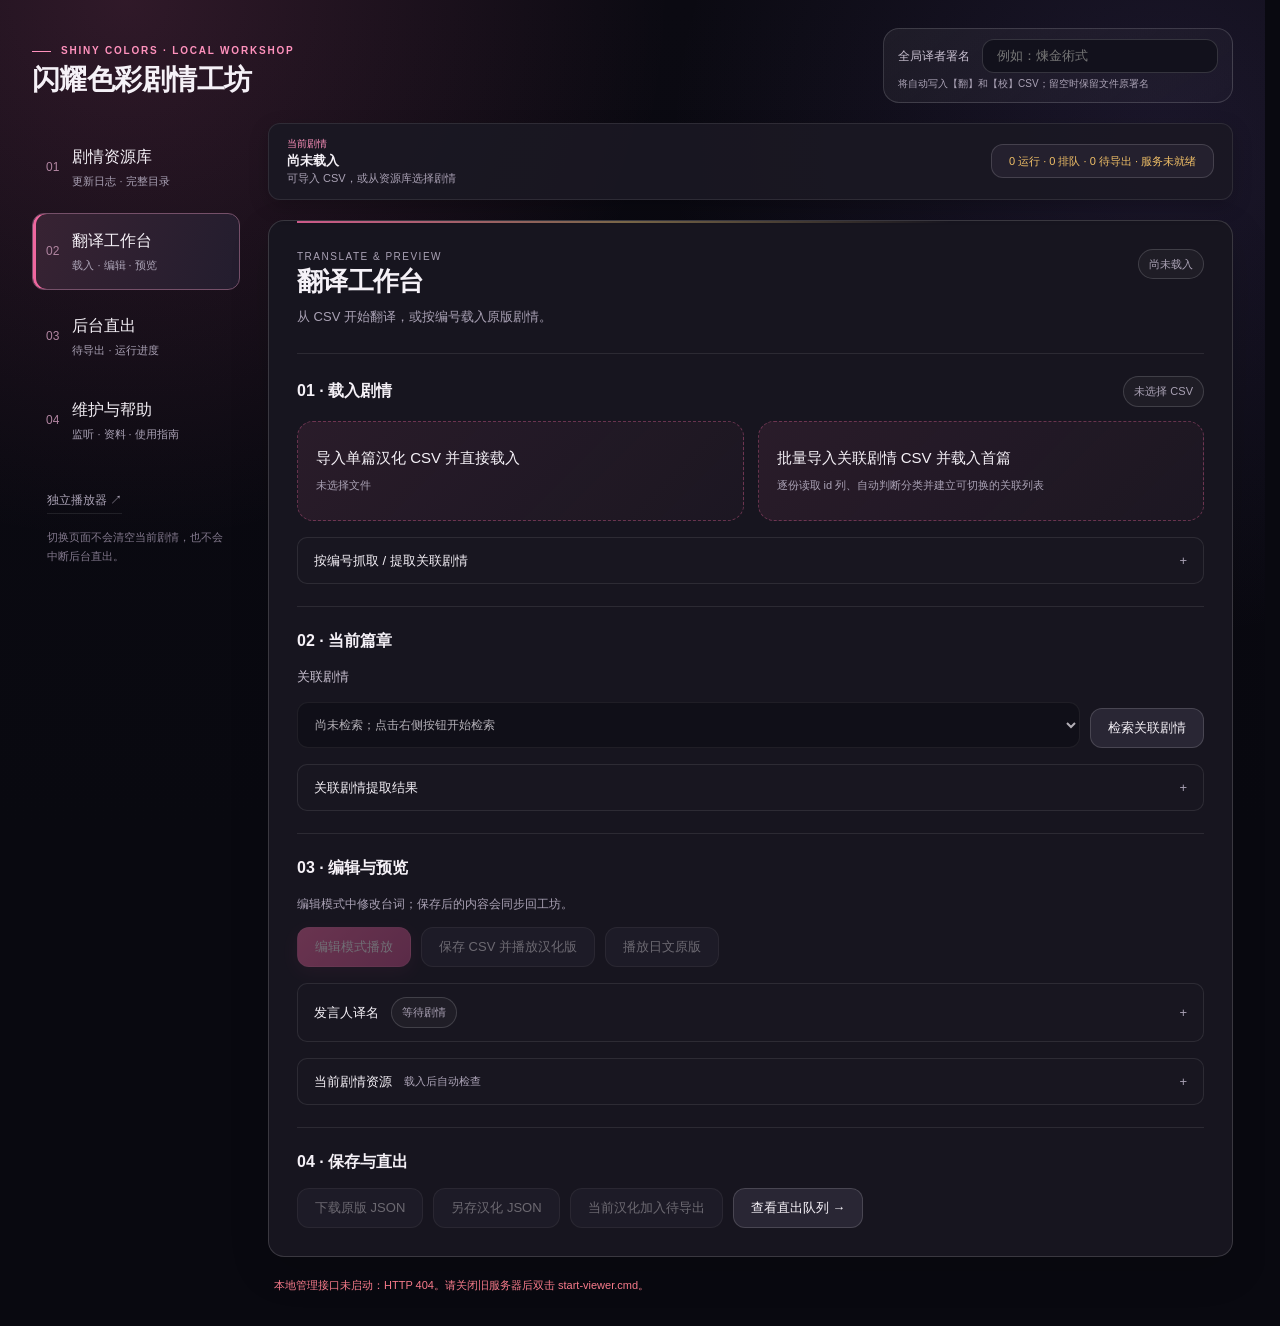
==== commit 9a7c6e8e: "Fix r18 workshop color stability across expanding panels and nested hover" ====
--- a/app.html
+++ b/app.html
@@ -8,7 +8,7 @@
         <link rel="stylesheet" href="./app-related.css">
         <link rel="stylesheet" href="./app-workspace.css">
     </head>
-    <body>
+    <body class="workshop-page">
         <main class="shell workspace-shell">
             <header class="hero workspace-header">
                 <div><p class="eyebrow">SHINY COLORS · LOCAL WORKSHOP</p><h1>闪耀色彩剧情工坊</h1></div>
@@ -264,6 +264,11 @@
                 <section id="game-update-monitor" class="panel" data-workspace-view="library" aria-labelledby="game-update-title" hidden>
                     <div class="panel-body">
                         <div class="section-heading"><div><p class="workspace-kicker">SCENARIO LIBRARY</p><h2 id="game-update-title" tabindex="-1">剧情资源库</h2><p>从更新日志查看新内容，或按活动、育成、特殊剧情和角色浏览。</p></div><span id="game-update-badge" class="badge">尚未建立基线</span></div>
+                        <div class="monitor-actions library-actions">
+                            <a class="button-link" href="https://shinycolors.enza.fun/" target="_blank" rel="noreferrer">打开页游并检查</a>
+                            <button id="game-update-rebuild-labels" type="button">补全全库名称</button>
+                        </div>
+                        <p id="game-update-note" class="monitor-note" role="status">安装／更新监听脚本后，只需刷新一次已登录的页游。脚本会被动读取资源清单，并结合公开主数据补全卡名与剧情标题；它不主动调用页游认证接口。首次扫描只建立基线，不会把已有剧情全部报成更新。</p>
                         <div class="library-toolbar">
                             <div class="library-tabs" role="tablist" aria-label="资源库视图">
                                 <button id="library-tab-updates" type="button" role="tab" aria-selected="true" aria-controls="library-pane-updates" data-library-tab="updates">更新日志</button>
@@ -278,15 +283,13 @@
 
                 <section id="maintenance" class="panel" data-workspace-view="maintenance" aria-labelledby="maintenance-title" hidden>
                     <div class="panel-body">
-                        <div class="section-heading"><div><p class="workspace-kicker">TOOLS & HELP</p><h2 id="maintenance-title" tabindex="-1">维护与帮助</h2><p>页游监听、名称补全与使用说明集中在这里。</p></div></div>
-                        <section class="workspace-section" aria-labelledby="listener-title"><h3 id="listener-title">页游监听与名称资料</h3>
+                        <div class="section-heading"><div><p class="workspace-kicker">TOOLS & HELP</p><h2 id="maintenance-title" tabindex="-1">维护与帮助</h2><p>监听脚本安装、环境配置与使用说明集中在这里。</p></div></div>
+                        <section class="workspace-section" aria-labelledby="listener-title"><h3 id="listener-title">页游监听脚本</h3>
                             <p class="workspace-hint">监听只补充资源目录和标题；卡图、动态卡图仍按使用需求获取。</p>
                             <div class="monitor-actions">
                                 <a class="button-link primary" href="./scripts/ShinyScenarioUpdateMonitor.user.js" target="_blank" rel="noopener noreferrer">安装／更新监听脚本</a>
-                                <a class="button-link" href="https://shinycolors.enza.fun/" target="_blank" rel="noreferrer">打开页游并检查</a>
-                                <button id="game-update-rebuild-labels">补全全库名称</button>
-                            </div>
-                            <p id="game-update-note" class="monitor-note">安装／更新监听脚本后，只需刷新一次已登录的页游。脚本会被动读取资源清单，并结合公开主数据补全卡名与剧情标题；它不主动调用页游认证接口。首次扫描只建立基线，不会把已有剧情全部报成更新。</p>
+                            </div>
+                            <p class="monitor-note">安装完成后，到“剧情资源库”点击“打开页游并检查”。扫描状态与“补全全库名称”也在资源库顶部。</p>
                             <details class="workspace-details"><summary>脚本安装遇到问题？</summary><div class="details-body"><p class="monitor-note monitor-install-note">Chrome 需先安装并启用 Tampermonkey 或 Violentmonkey；若扩展“详情”页提供“允许用户脚本”，也请将其打开。点击安装后若新标签页只显示脚本源码，说明脚本管理器缺失或未启用。</p></div></details>
                         </section>
                         <section class="workspace-section" aria-labelledby="help-export-title"><h3 id="help-export-title">直出环境与使用指南</h3>
--- a/app-workspace.css
+++ b/app-workspace.css
@@ -1,4 +1,7 @@
 /* Navigation shell only. Player typography and rendering are not changed. */
+html { scrollbar-gutter: stable; }
+/* Anchor the decorative glow to the viewport, not the changing document height. */
+.workshop-page { background-attachment: fixed; }
 .workspace-shell [hidden] { display: none !important; }
 .workspace-shell {
   width: min(1512px, calc(100% - 64px)); padding: 28px 0 32px;
@@ -28,7 +31,7 @@
 #workspace-export-status { font-size: 11px; flex-shrink: 0; min-height: 34px; background: #24202e; }
 #workspace-export-status[data-tone="warn"] { color: var(--warn); }
 .workspace-content { grid-column: 2; min-width: 0; }
-.workspace-content > .panel { margin: 0; border-radius: 16px; box-shadow: 0 14px 40px #0002; backdrop-filter: none; }
+.workspace-content > .panel { margin: 0; border-radius: 16px; background: #17151f; box-shadow: 0 14px 40px #0002; backdrop-filter: none; }
 .workspace-content > .panel > .panel-body { padding: 28px; }
 .workspace-content h2 { font-size: 26px; margin: 0 0 7px; }
 .workspace-kicker { color: #bc92ac; font: 10px/1.3 "Segoe UI", sans-serif; letter-spacing: .15em; margin: 0 0 8px; }
@@ -80,12 +83,20 @@
 .library-tabs button { background: transparent; border-color: transparent; }
 .library-tabs button[aria-selected="true"] { background: #393041; color: #ffe4f1; }
 .workspace-content .monitor-actions { margin: 0; gap: 8px; }
+.workspace-content .library-actions { margin-bottom: 12px; }
 .workspace-content .library-toolbar .monitor-actions { border: 0; background: none; padding: 0; }
 .workspace-content .monitor-list { margin-top: 0; }
 .workspace-content .monitor-library { margin-top: 0; border-top: 0; padding-top: 0; }
 .workspace-content .monitor-update-log { border: 0; box-shadow: none; background: none; }
 .workspace-content .monitor-update-log-days { padding: 0; }
-.workspace-content .monitor-tree-node { border-radius: 12px; }
+/* Solid layers do not tint descendants when a large directory expands or an
+   ancestor acquires :hover. Keep hover feedback on the actual summary only. */
+.workspace-content .monitor-tree-node { --tree-surface: #1d1b26; border-radius: 12px; background: var(--tree-surface); transition: border-color .15s ease; }
+.workspace-content .monitor-tree-node[data-depth="0"] { --tree-surface: #1c1a25; }
+.workspace-content .monitor-tree-node[data-depth="3"] { --tree-surface: #181620; }
+.workspace-content .monitor-tree-node:hover { background: var(--tree-surface); border-color: var(--line); }
+.workspace-content .monitor-tree-node.unread { --tree-surface: #271d29; border-color: rgba(239,103,159,.34); }
+.workspace-content .monitor-tree-summary:hover { background: rgba(255,255,255,.025); }
 .workspace-content .monitor-library-heading { font-size: 12px; }
 .help-links { display: flex; gap: 14px; flex-wrap: wrap; margin: 16px 0; }
 .help-links a { color: var(--pink-2); font-size: 13px; text-underline-offset: 4px; }
